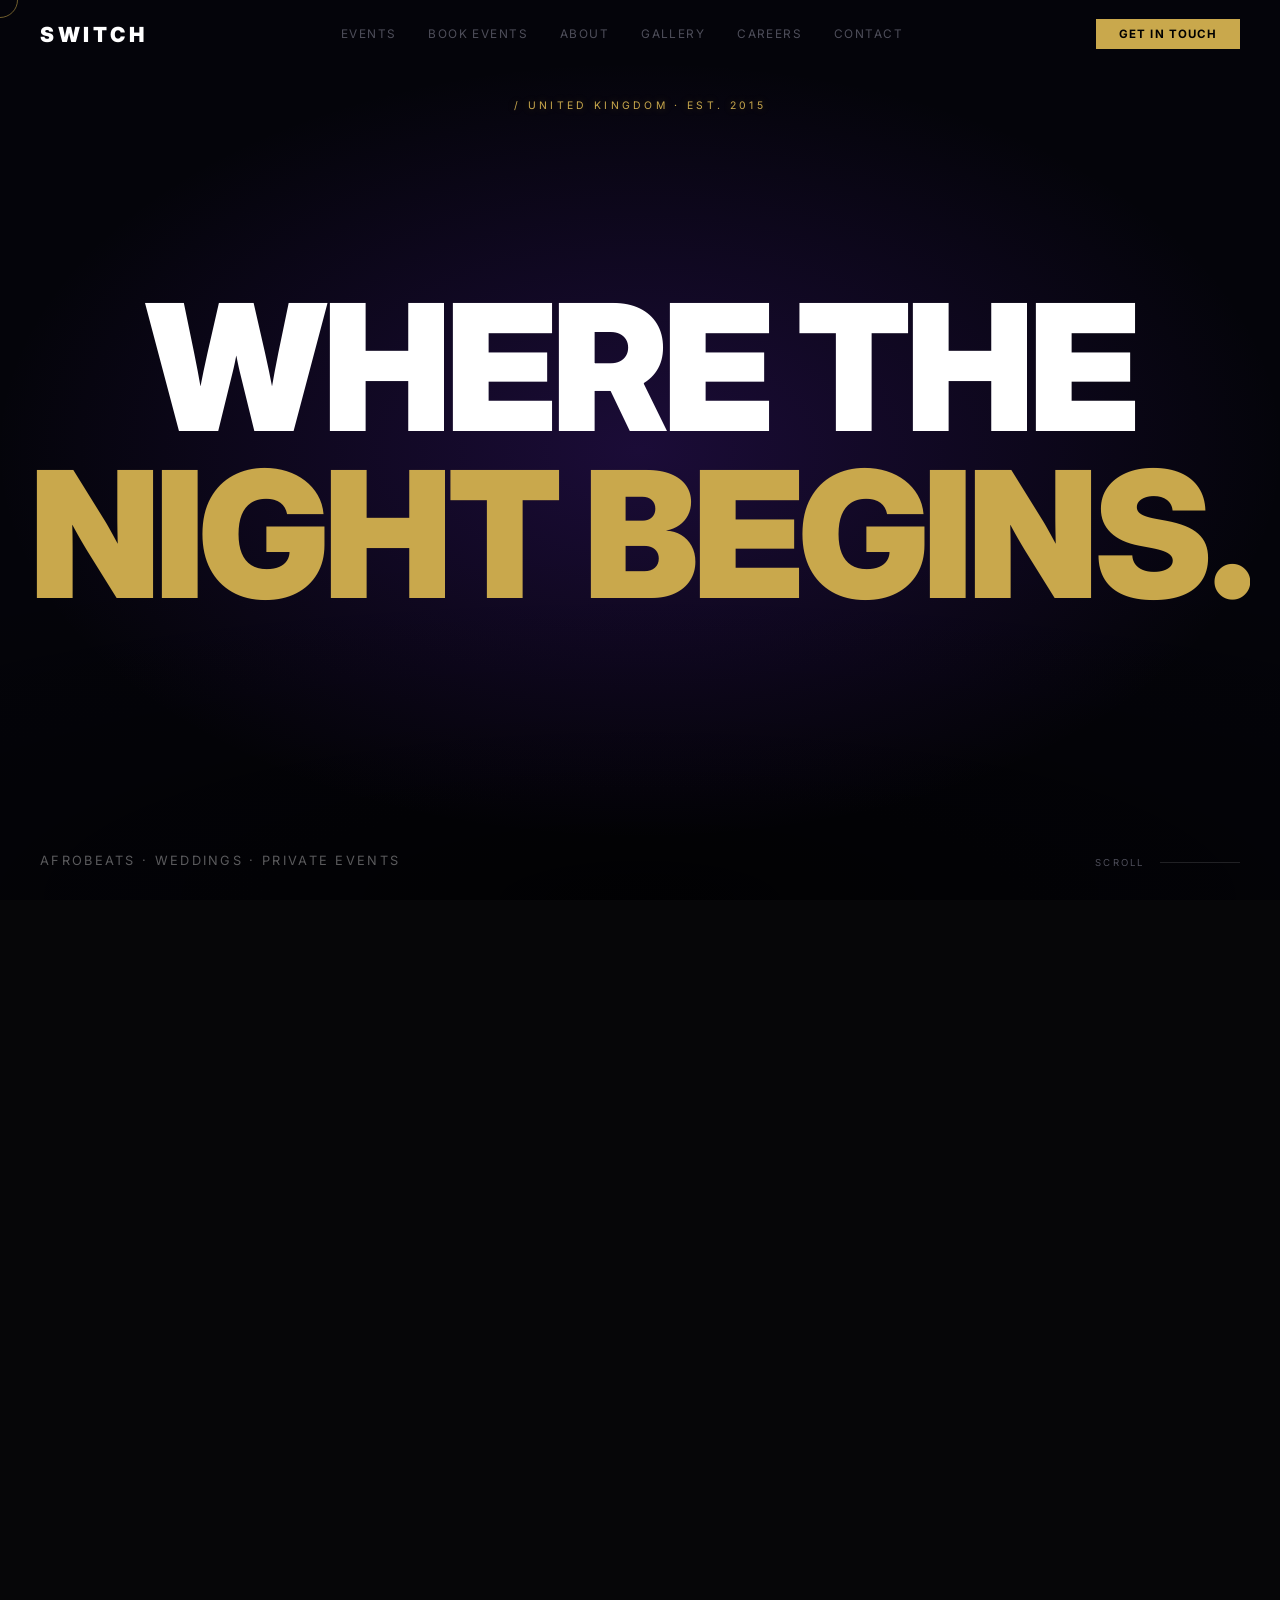
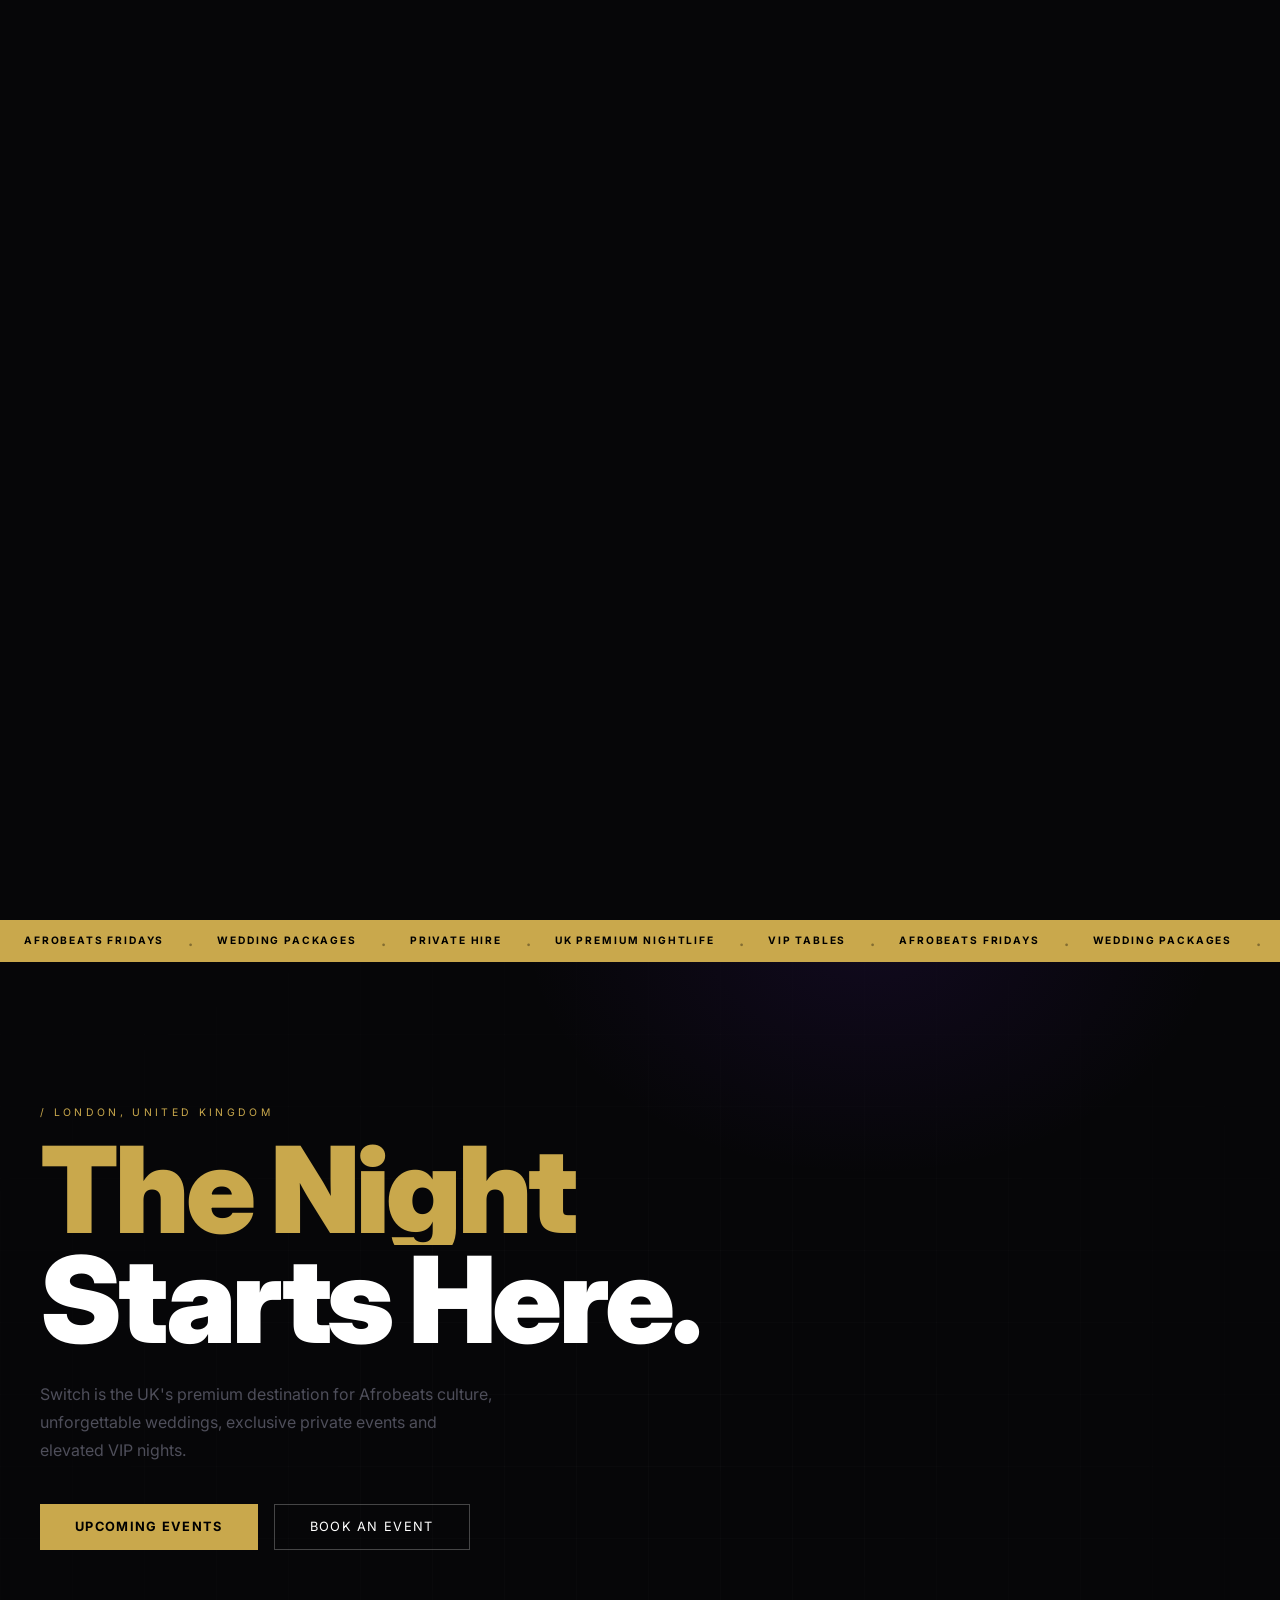
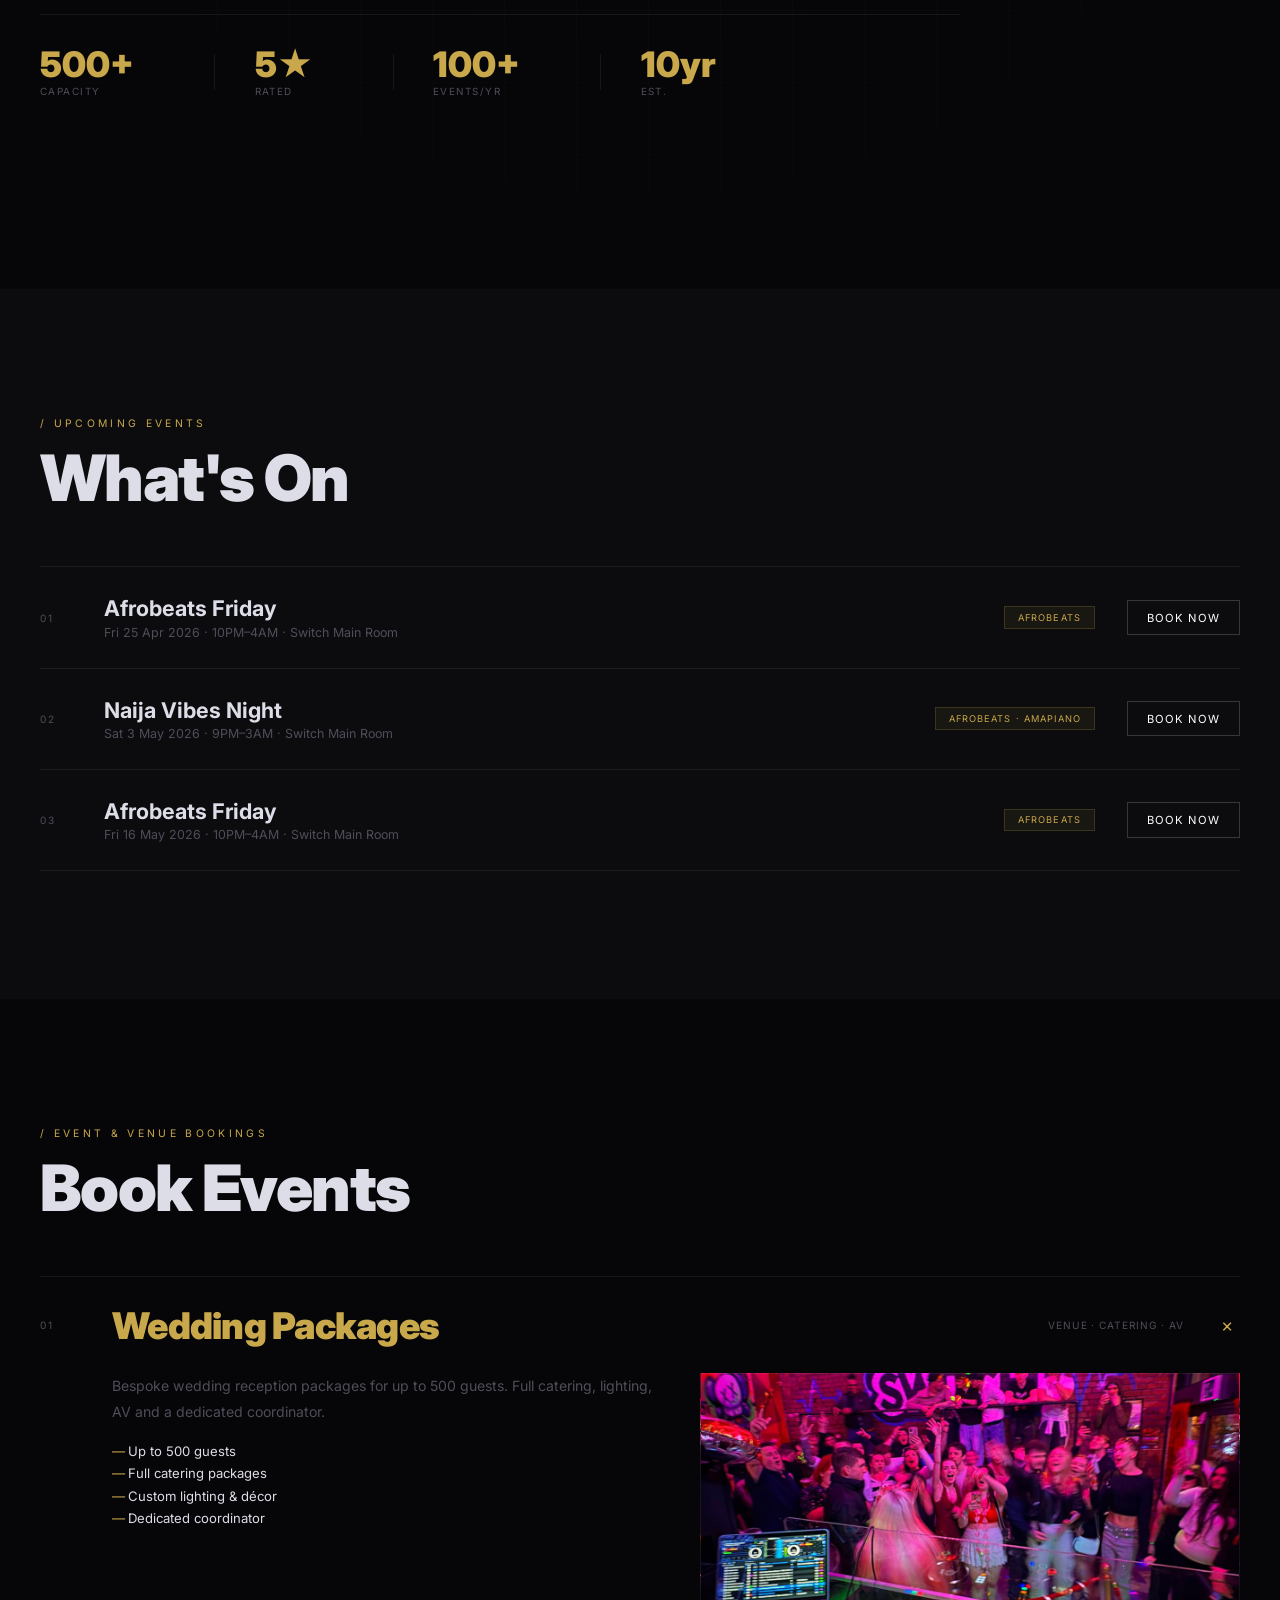
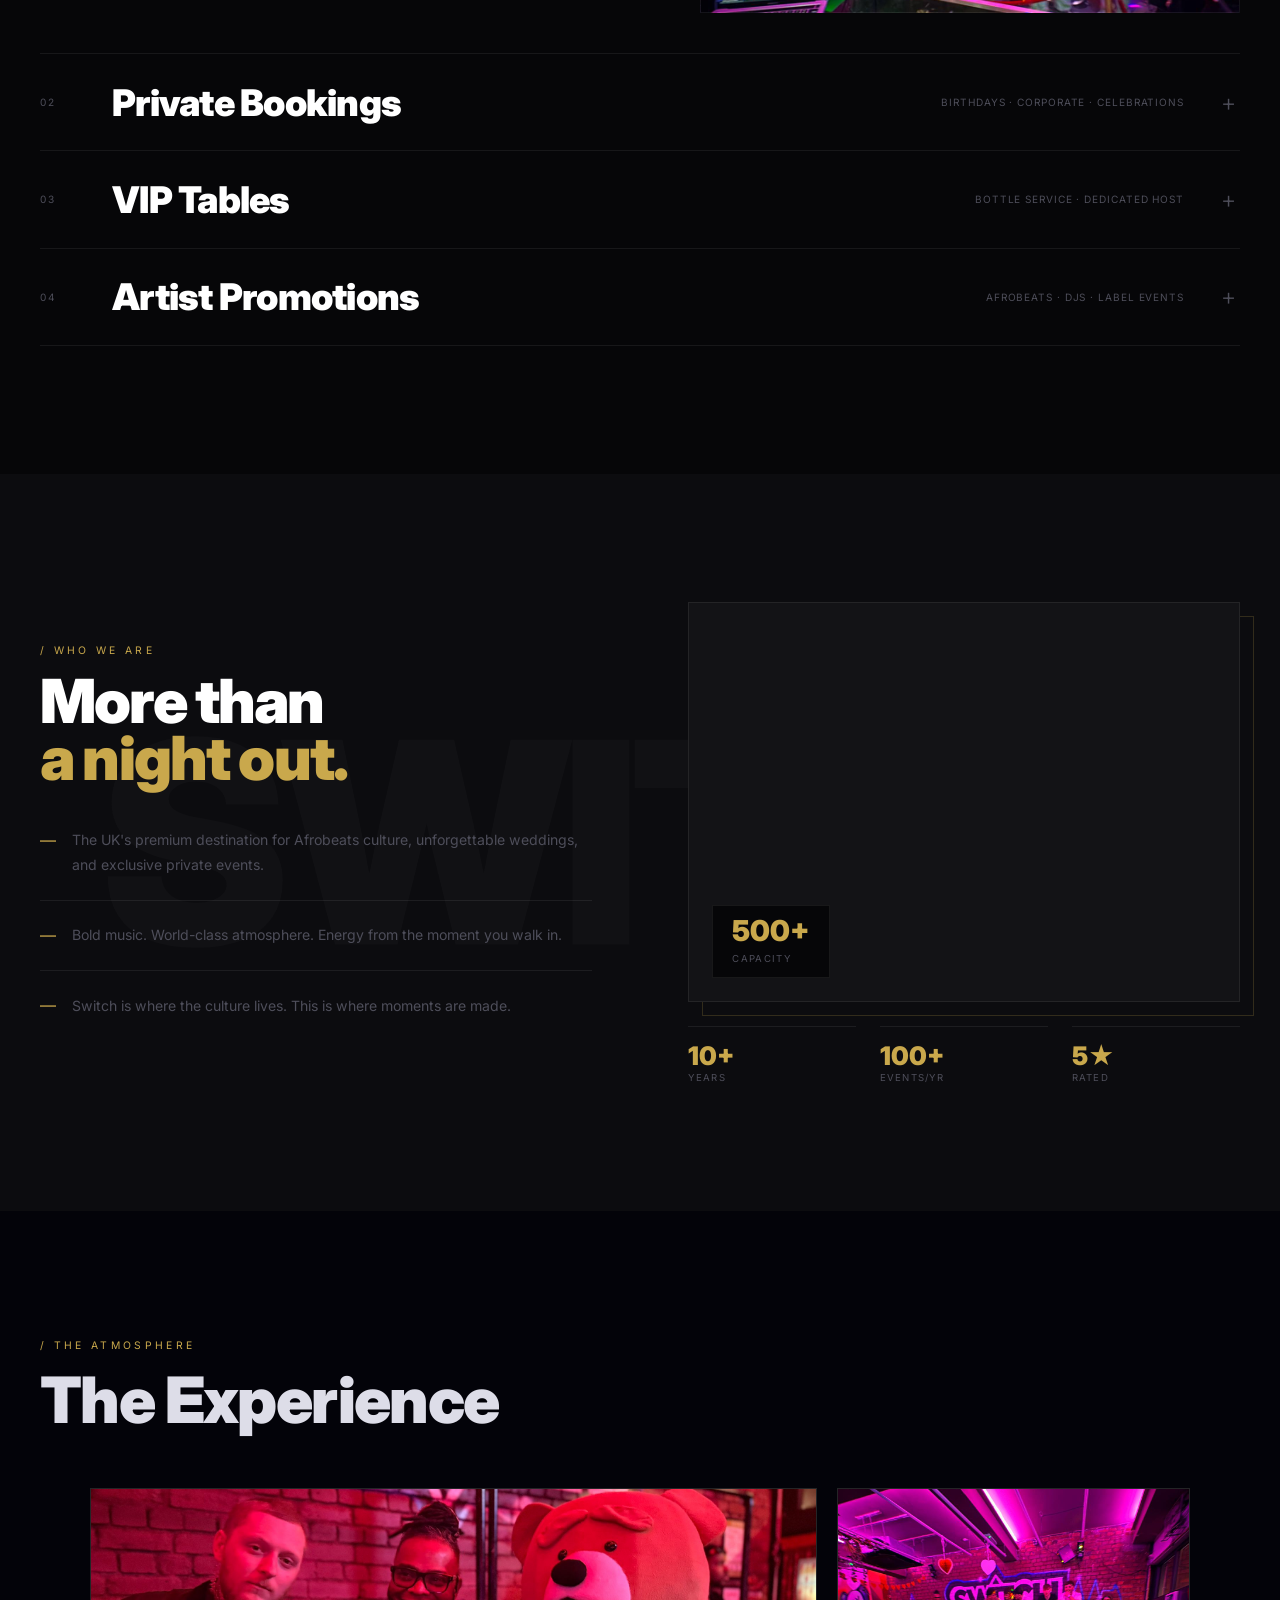
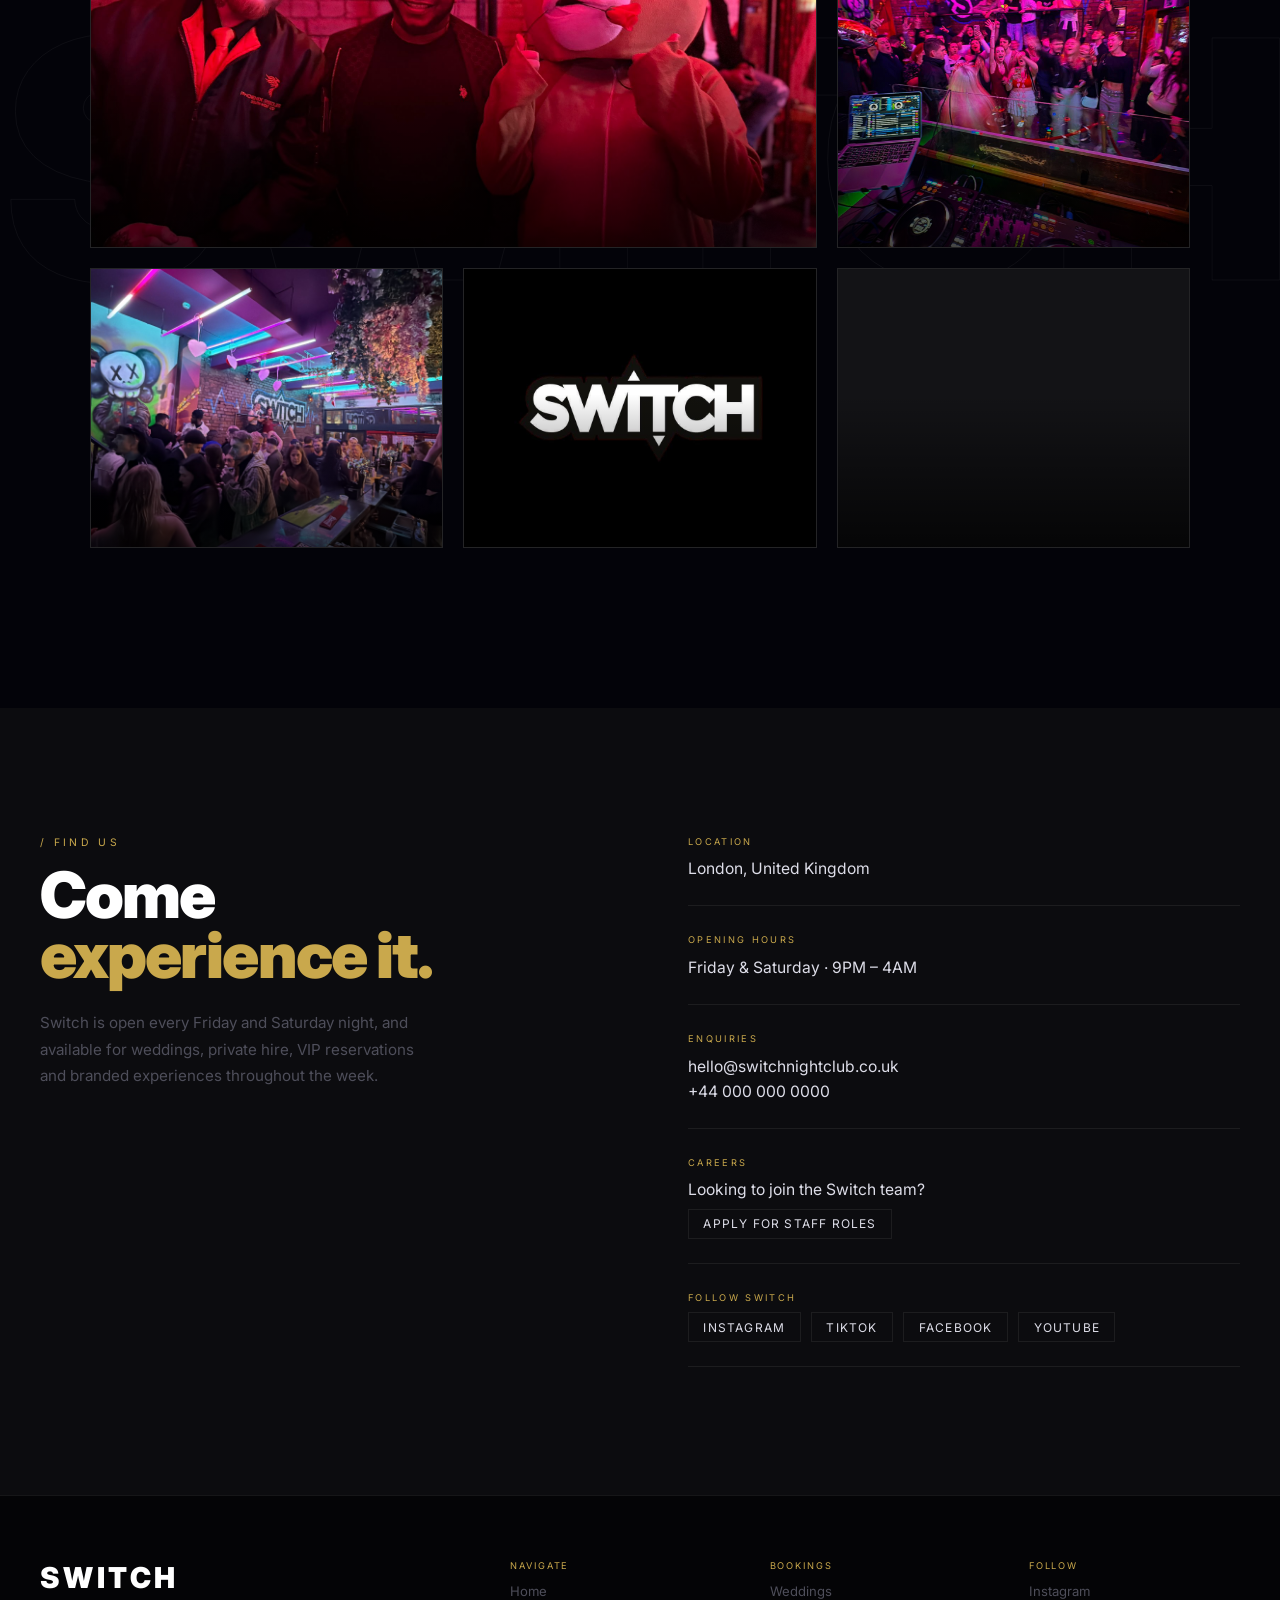
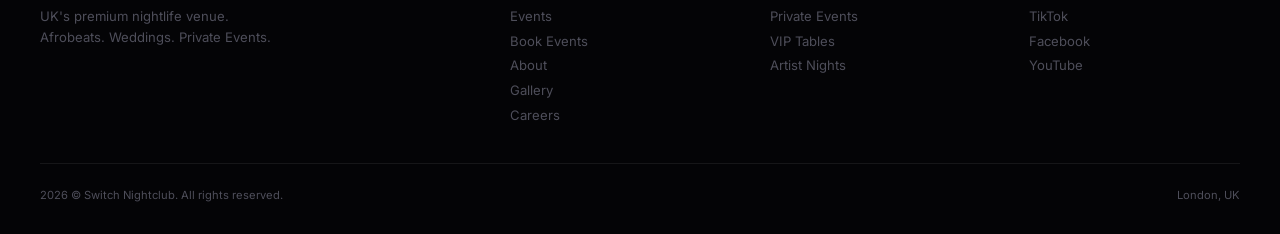
==== index.html @ 2d43c36a "Add files via upload" ====
<!DOCTYPE html>
<html lang="en">
<head>
  <meta charset="UTF-8"/>
  <meta name="viewport" content="width=device-width, initial-scale=1.0"/>
  <title>Switch Nightclub</title>
  <meta name="description" content="Switch Nightclub is a premium UK nightlife destination for Afrobeats events, weddings, private hire and VIP experiences."/>
  <link rel="stylesheet" href="style.css"/>
</head>
<body>

<div id="cursor"></div>
<div id="prog"></div>

<nav id="nav">
  <a href="#home" class="nav-logo">SWITCH</a>
  <div class="nav-links" id="navLinks">
    <a href="#events">Events</a>
    <a href="#services">Book Events</a>
    <a href="#about">About</a>
    <a href="#gallery">Gallery</a>
    <a href="careers.html">Careers</a>
    <a href="#contact">Contact</a>
  </div>
  <div class="nav-actions">
    <a class="nav-cta link-btn" href="#contact">Get In Touch</a>
    <button class="nav-toggle" id="navToggle" aria-label="Open menu" aria-expanded="false" aria-controls="mobileMenu">
      <span></span><span></span><span></span>
    </button>
  </div>
</nav>

<div class="mobile-menu" id="mobileMenu" aria-hidden="true">
  <div class="mobile-menu-inner">
    <a href="#events">Events</a>
    <a href="#services">Book Events</a>
    <a href="#about">About</a>
    <a href="#gallery">Gallery</a>
    <a href="careers.html">Careers</a>
    <a href="#contact">Contact</a>
  </div>
</div>

<div id="intro-wrap">
  <div id="intro">
    <canvas id="introCanvas"></canvas>
    <div class="intro-vignette"></div>

    <div class="intro-top">
      <span class="intro-tag" id="introTag">/ United Kingdom · Est. 2015</span>
    </div>

    <div class="intro-title-wrap" id="introTitle">
      <div class="title-clip top-clip">
        <div class="title-line">WHERE THE</div>
      </div>
      <div class="title-clip bot-clip">
        <div class="title-line gold-line">NIGHT BEGINS.</div>
      </div>
    </div>

    <div class="intro-bottom">
      <span class="intro-sub" id="introSub">Afrobeats · Weddings · Private Events</span>
      <div class="scroll-ind" id="scrollInd">
        <span>Scroll</span>
        <div class="scroll-bar"><div class="scroll-fill"></div></div>
      </div>
    </div>
  </div>
</div>

<div id="main">
  <div class="ticker">
    <div class="ticker-track">
      <span>Afrobeats Fridays</span><b>·</b>
      <span>Wedding Packages</span><b>·</b>
      <span>Private Hire</span><b>·</b>
      <span>UK Premium Nightlife</span><b>·</b>
      <span>VIP Tables</span><b>·</b>
      <span>Afrobeats Fridays</span><b>·</b>
      <span>Wedding Packages</span><b>·</b>
      <span>Private Hire</span><b>·</b>
      <span>UK Premium Nightlife</span><b>·</b>
      <span>VIP Tables</span><b>·</b>
    </div>
  </div>

  <section id="home" class="s-home">
    <div class="grid-bg"></div>
    <div class="home-glow"></div>
    <div class="home-inner">
      <p class="eyebrow sr">/ London, United Kingdom</p>
      <h2 class="home-h">
        <span class="clip-line sr" style="--d:0s"><em>The Night</em></span>
        <span class="clip-line sr" style="--d:.12s">Starts Here.</span>
      </h2>
      <p class="home-sub sr" style="--d:.22s">Switch is the UK's premium destination for Afrobeats culture, unforgettable weddings, exclusive private events and elevated VIP nights.</p>
      <div class="home-btns sr" style="--d:.32s">
        <a class="btn-g link-btn" href="#events">Upcoming Events</a>
        <a class="btn-o link-btn" href="#services">Book an Event</a>
      </div>
      <div class="home-stats sr" style="--d:.46s">
        <div class="hs"><b>500+</b><span>Capacity</span></div>
        <div class="hsd"></div>
        <div class="hs"><b>5★</b><span>Rated</span></div>
        <div class="hsd"></div>
        <div class="hs"><b>100+</b><span>Events/yr</span></div>
        <div class="hsd"></div>
        <div class="hs"><b>10yr</b><span>Est.</span></div>
      </div>
    </div>
    <div class="h-rule sr" style="--d:.55s"></div>
  </section>

  <section id="events" class="s-dark">
    <div class="sec-hd">
      <p class="eyebrow sr">/ Upcoming Events</p>
      <h2 class="sec-t sr" style="--d:.08s">What's On</h2>
    </div>
    <div class="ev-list">
      <div class="ev-row sr" style="--d:.05s">
        <span class="ev-n">01</span>
        <div class="ev-info"><h3>Afrobeats Friday</h3><p>Fri 25 Apr 2026 · 10PM–4AM · Switch Main Room</p></div>
        <span class="ev-tag">Afrobeats</span>
        <a class="ev-btn link-btn" href="#contact">Book Now</a>
      </div>
      <div class="ev-row sr" style="--d:.12s">
        <span class="ev-n">02</span>
        <div class="ev-info"><h3>Naija Vibes Night</h3><p>Sat 3 May 2026 · 9PM–3AM · Switch Main Room</p></div>
        <span class="ev-tag">Afrobeats · Amapiano</span>
        <a class="ev-btn link-btn" href="#contact">Book Now</a>
      </div>
      <div class="ev-row sr" style="--d:.19s">
        <span class="ev-n">03</span>
        <div class="ev-info"><h3>Afrobeats Friday</h3><p>Fri 16 May 2026 · 10PM–4AM · Switch Main Room</p></div>
        <span class="ev-tag">Afrobeats</span>
        <a class="ev-btn link-btn" href="#contact">Book Now</a>
      </div>
    </div>
  </section>

  <section id="services" class="s-blk">
    <div class="sec-hd">
      <p class="eyebrow sr">/ Event & Venue Bookings</p>
      <h2 class="sec-t sr" style="--d:.08s">Book Events</h2>
    </div>
    <div class="acc-list">

      <div class="acc-row sr">
        <div class="acc-hd"><span class="acc-n">01</span><h3>Wedding Packages</h3><span class="acc-meta">Venue · Catering · AV</span><span class="acc-plus">+</span></div>
        <div class="acc-bd"><div class="acc-in">
          <div class="acc-txt"><p>Bespoke wedding reception packages for up to 500 guests. Full catering, lighting, AV and a dedicated coordinator.</p>
          <ul><li>Up to 500 guests</li><li>Full catering packages</li><li>Custom lighting & décor</li><li>Dedicated coordinator</li></ul></div>
          <div class="acc-img" style="background-image:url('one.jpeg')"></div>
        </div></div>
      </div>

      <div class="acc-row sr" style="--d:.07s">
        <div class="acc-hd"><span class="acc-n">02</span><h3>Private Bookings</h3><span class="acc-meta">Birthdays · Corporate · Celebrations</span><span class="acc-plus">+</span></div>
        <div class="acc-bd"><div class="acc-in">
          <div class="acc-txt"><p>Exclusive private hire for birthdays, corporate events, and celebrations. Full venue or section hire.</p>
          <ul><li>Full or section hire</li><li>Bespoke theming</li><li>Private bar & bottle service</li><li>DJ booth & sound system</li></ul></div>
          <div class="acc-img" style="background-image:url('3.jpeg')"></div>
        </div></div>
      </div>

      <div class="acc-row sr" style="--d:.14s">
        <div class="acc-hd"><span class="acc-n">03</span><h3>VIP Tables</h3><span class="acc-meta">Bottle Service · Dedicated Host</span><span class="acc-plus">+</span></div>
        <div class="acc-bd"><div class="acc-in">
          <div class="acc-txt"><p>Reserve a premium VIP table on any event night. Bottle service, dedicated host, best seats in the house.</p>
          <ul><li>Premium table positions</li><li>Dedicated personal host</li><li>Bottle & mixer packages</li><li>Every event night</li></ul></div>
          <div class="acc-img" style="background-image:url('2.jpeg')"></div>
        </div></div>
      </div>

      <div class="acc-row sr" style="--d:.21s">
        <div class="acc-hd"><span class="acc-n">04</span><h3>Artist Promotions</h3><span class="acc-meta">Afrobeats · DJs · Label Events</span><span class="acc-plus">+</span></div>
        <div class="acc-bd"><div class="acc-in">
          <div class="acc-txt"><p>Hosting Afrobeats artists, DJs, and label nights. Full production, lighting rigs, and marketing partnerships.</p>
          <ul><li>Full production support</li><li>Professional lighting rig</li><li>Promotion & marketing</li><li>Label & management welcome</li></ul></div>
          <div class="acc-img" style="background-image:url('4.jpeg')"></div>
        </div></div>
      </div>

    </div>
  </section>

  <section id="about" class="s-dark s-about">
    <div class="about-bg">SWITCH</div>
    <div class="about-grid">
      <div class="about-l">
        <p class="eyebrow sr">/ Who We Are</p>
        <h2 class="about-h sr" style="--d:.08s">More than<br><em>a night out.</em></h2>
        <div class="alines">
          <div class="aline sr" style="--d:.14s"><span>—</span><p>The UK's premium destination for Afrobeats culture, unforgettable weddings, and exclusive private events.</p></div>
          <div class="aline sr" style="--d:.24s"><span>—</span><p>Bold music. World-class atmosphere. Energy from the moment you walk in.</p></div>
          <div class="aline sr" style="--d:.34s"><span>—</span><p>Switch is where the culture lives. This is where moments are made.</p></div>
        </div>
      </div>
      <div class="about-r sr" style="--d:.18s">
        <div class="about-img-wrap">
          <div class="about-img" style="background-image:url('6.jpg')"></div>
          <div class="about-frame"></div>
          <div class="about-badge"><b>500+</b><span>Capacity</span></div>
        </div>
        <div class="about-nums">
          <div class="an"><b>10+</b><span>Years</span></div>
          <div class="an"><b>100+</b><span>Events/yr</span></div>
          <div class="an"><b>5★</b><span>Rated</span></div>
        </div>
      </div>
    </div>
  </section>

  <section id="gallery" class="s-gallery">
    <canvas id="seaCanvas"></canvas>
    <div class="gal-bg-word">SWITCH</div>
    <div class="gal-hd sr">
      <p class="eyebrow">/ The Atmosphere</p>
      <h2 class="sec-t">The Experience</h2>
    </div>
    <div class="gal-grid">
      <div class="gal-card sr" style="--d:.04s;--r:-3deg">
        <div class="gc-img" style="background-image:url('3.jpeg')"></div>
        <div class="gc-lbl"><span>01</span><span>Main Room</span></div>
      </div>
      <div class="gal-card sr" style="--d:.13s;--r:2.5deg">
        <div class="gc-img" style="background-image:url('one1.jpeg')"></div>
        <div class="gc-lbl"><span>02</span><span>Afrobeats Night</span></div>
      </div>
      <div class="gal-card sr" style="--d:.22s;--r:-1.5deg">
        <div class="gc-img" style="background-image:url('2.jpeg')"></div>
        <div class="gc-lbl"><span>03</span><span>VIP Area</span></div>
      </div>
      <div class="gal-card sr" style="--d:.31s;--r:2deg">
        <div class="gc-img" style="background-image:url('4.jpeg')"></div>
        <div class="gc-lbl"><span>04</span><span>The Bar</span></div>
      </div>
      <div class="gal-card sr" style="--d:.40s;--r:-2.5deg">
        <div class="gc-img" style="background-image:url('6.jpg')"></div>
        <div class="gc-lbl"><span>05</span><span>The Stage</span></div>
      </div>
    </div>
  </section>

  <section id="contact" class="s-dark">
    <div class="contact-grid">
      <div class="contact-l sr">
        <p class="eyebrow">/ Find Us</p>
        <h2 class="contact-h">Come<br><em>experience it.</em></h2>
        <p class="contact-desc">Switch is open every Friday and Saturday night, and available for weddings, private hire, VIP reservations and branded experiences throughout the week.</p>
      </div>
      <div class="contact-r sr" style="--d:.15s">
        <div class="ci"><span>Location</span><p>London, United Kingdom</p></div>
        <div class="ci"><span>Opening Hours</span><p>Friday & Saturday · 9PM – 4AM</p></div>
        <div class="ci"><span>Enquiries</span><p><a href="mailto:hello@switchnightclub.co.uk">hello@switchnightclub.co.uk</a></p><p><a href="tel:+440000000000">+44 000 000 0000</a></p></div>
        <div class="ci">
          <span>Careers</span>
          <p>Looking to join the Switch team?</p>
          <div class="socials"><a href="careers.html">Apply for Staff Roles</a></div>
        </div>
        <div class="ci">
          <span>Follow Switch</span>
          <div class="socials"><a href="#">Instagram</a><a href="#">TikTok</a><a href="#">Facebook</a><a href="#">YouTube</a></div>
        </div>
      </div>
    </div>
  </section>

  <footer>
    <div class="ft-top">
      <div class="ft-brand"><div class="ft-logo">SWITCH</div><p>UK's premium nightlife venue.<br>Afrobeats. Weddings. Private Events.</p></div>
      <div class="ft-col"><p>Navigate</p><a href="#home">Home</a><a href="#events">Events</a><a href="#services">Book Events</a><a href="#about">About</a><a href="#gallery">Gallery</a><a href="careers.html">Careers</a></div>
      <div class="ft-col"><p>Bookings</p><a href="#services">Weddings</a><a href="#services">Private Events</a><a href="#services">VIP Tables</a><a href="#services">Artist Nights</a></div>
      <div class="ft-col"><p>Follow</p><a href="#">Instagram</a><a href="#">TikTok</a><a href="#">Facebook</a><a href="#">YouTube</a></div>
    </div>
    <div class="ft-bot"><span>2026 © Switch Nightclub. All rights reserved.</span><span>London, UK</span></div>
  </footer>
</div>
<script src="script.js"></script>
</body>
</html>
---- style.css ----
@import url('https://fonts.googleapis.com/css2?family=Inter:wght@300;400;500;700;900&display=swap');
*,*::before,*::after{margin:0;padding:0;box-sizing:border-box;}
:root{
  --blk:#060608;--off:#0c0c0f;--card:#131316;
  --bdr:rgba(255,255,255,.07);
  --gold:#c9a84c;--goldh:#e8d070;
  --n1:#ff2d78;--n2:#00f0ff;--n3:#b94fff;
  --text:#dddde8;--mut:#4e4e5a;
  --font:'Inter',sans-serif;
  --spring:cubic-bezier(.16,1,.3,1);
}
html{scroll-behavior:smooth;}
body{background:var(--blk);color:var(--text);font-family:var(--font);overflow-x:hidden;cursor:none;}

/* ── CURSOR ──────────────────────────── */
#cursor{
  position:fixed;z-index:9999;pointer-events:none;
  top:0;left:0;
  width:36px;height:36px;
  border-radius:50%;
  border:1.5px solid rgba(201,168,76,.55);
  transform:translate(-50%,-50%);
  transition:width .35s var(--spring),height .35s var(--spring),
             border-color .3s,background .3s,
             transform .05s linear;
  will-change:left,top;
}
body.c-h   #cursor{width:60px;height:60px;border-color:var(--gold);background:rgba(201,168,76,.06);}
body.c-img #cursor{width:80px;height:80px;border-color:var(--goldh);background:rgba(201,168,76,.1);}

/* ── PROGRESS ─────────────────────────── */
#prog{position:fixed;top:0;left:0;height:2px;z-index:8000;width:0%;background:linear-gradient(90deg,var(--gold),var(--n3));}

/* ── NAV ──────────────────────────────── */
#nav{
  position:fixed;top:0;left:0;right:0;z-index:7000;
  display:flex;align-items:center;justify-content:space-between;
  padding:1.2rem 2.5rem;
  border-bottom:.5px solid transparent;
  transition:background .4s,backdrop-filter .4s,border-color .4s;
}
#nav.on{background:rgba(6,6,8,.93);backdrop-filter:blur(18px);border-color:var(--bdr);}
.nav-logo{font-size:1.3rem;font-weight:900;letter-spacing:.18em;color:#fff;cursor:none;}
.nav-links{display:flex;gap:2rem;}
.nav-links a{color:var(--mut);text-decoration:none;font-size:.74rem;letter-spacing:.12em;text-transform:uppercase;transition:color .2s;cursor:none;position:relative;}
.nav-links a::after{content:'';position:absolute;bottom:-3px;left:0;right:0;height:1px;background:var(--gold);transform:scaleX(0);transform-origin:left;transition:transform .3s;}
.nav-links a:hover{color:#fff;}
.nav-links a:hover::after{transform:scaleX(1);}
.nav-cta{background:var(--gold);color:#000;border:none;padding:.5rem 1.4rem;font-size:.72rem;font-weight:700;letter-spacing:.1em;text-transform:uppercase;cursor:none;font-family:var(--font);transition:background .2s;}
.nav-cta:hover{background:var(--goldh);}

/* ── TICKER ───────────────────────────── */
.ticker{background:var(--gold);overflow:hidden;padding:.5rem 0;white-space:nowrap;}
.ticker-track{display:inline-flex;animation:tick 25s linear infinite;}
.ticker-track span{font-size:.64rem;font-weight:700;letter-spacing:.18em;text-transform:uppercase;color:#000;padding:0 1.5rem;}
.ticker-track b{color:rgba(0,0,0,.35);padding:0;}
@keyframes tick{from{transform:translateX(0);}to{transform:translateX(-50%);}}

/* ── SHARED ───────────────────────────── */
section{padding:8rem 2.5rem;}
.eyebrow{font-size:.65rem;letter-spacing:.32em;text-transform:uppercase;color:var(--gold);margin-bottom:1rem;}
.sec-hd{margin-bottom:3.5rem;}
.sec-t{font-size:clamp(2.5rem,5.5vw,4rem);font-weight:900;line-height:1;letter-spacing:-.025em;}
.btn-g{background:var(--gold);color:#000;border:none;padding:.9rem 2.2rem;font-size:.8rem;font-weight:700;letter-spacing:.1em;text-transform:uppercase;cursor:none;font-family:var(--font);transition:background .2s,transform .15s;}
.btn-g:hover{background:var(--goldh);}
.btn-o{background:transparent;color:#fff;border:.5px solid rgba(255,255,255,.25);padding:.9rem 2.2rem;font-size:.8rem;letter-spacing:.1em;text-transform:uppercase;cursor:none;font-family:var(--font);transition:border-color .2s,color .2s;}
.btn-o:hover{border-color:var(--gold);color:var(--gold);}

/* ── SCROLL REVEAL ────────────────────── */
/* clip-from-bottom — Lusion style */
.sr{
  opacity:0;
  transform:translateY(40px);
  transition:opacity .8s var(--spring) var(--d,0s),
             transform .8s var(--spring) var(--d,0s);
}
.sr.in{opacity:1;transform:translateY(0);}

/* clip-line — title lines clip up from below */
.clip-line{
  display:block;overflow:hidden;
}
.clip-line .inner,
.clip-line em{
  display:block;
  transform:translateY(110%);
  transition:transform .9s var(--spring) var(--d,0s);
}
.clip-line.in .inner,
.clip-line.in em{transform:translateY(0);}

/* ═══════════════════════════════════
   INTRO
═══════════════════════════════════ */
#intro-wrap{height:280vh;position:relative;}
#intro{
  position:sticky;top:0;height:100vh;
  display:flex;flex-direction:column;align-items:center;justify-content:center;
  background:#04040a;overflow:hidden;
}
#introCanvas{position:absolute;inset:0;width:100%;height:100%;z-index:1;}
.intro-vignette{
  position:absolute;inset:0;z-index:2;
  background:radial-gradient(ellipse 70% 60% at 50% 50%,rgba(109,40,217,.22),transparent 72%),
             radial-gradient(ellipse 100% 40% at 50% 100%,rgba(0,0,0,.7),transparent);
}
.intro-top{position:absolute;top:5.8rem;left:50%;transform:translateX(-50%);z-index:4;width:100%;text-align:center;pointer-events:none;}
.intro-tag{
  display:inline-block;
  font-size:.65rem;
  letter-spacing:.32em;
  text-transform:uppercase;
  color:var(--gold);
  text-shadow:0 0 8px rgba(212,175,55,.28);
  opacity:0;
  transform:translateY(-14px);
  animation:introTagFadeSlide 1s ease forwards;
  animation-delay:.45s;
}
.intro-bottom{position:absolute;bottom:2rem;left:2.5rem;right:2.5rem;z-index:4;display:flex;justify-content:space-between;align-items:flex-end;}
.intro-sub{font-size:.8rem;letter-spacing:.18em;text-transform:uppercase;color:rgba(255,255,255,.35);}
.scroll-ind{display:flex;align-items:center;gap:1rem;}
.scroll-ind span{font-size:.6rem;letter-spacing:.22em;text-transform:uppercase;color:var(--mut);}
.scroll-bar{width:80px;height:1px;background:rgba(255,255,255,.12);position:relative;overflow:hidden;}
.scroll-fill{position:absolute;top:0;left:-100%;width:100%;height:100%;background:var(--gold);animation:scrollFill 2s ease-in-out infinite;}
@keyframes scrollFill{0%{left:-100%;}100%{left:100%;}}
@keyframes introTagFadeSlide{
  from{opacity:0;transform:translateY(-14px);}
  to{opacity:1;transform:translateY(0);}
}

/* Title — two halves that split apart on scroll */
.intro-title-wrap{
  position:relative;z-index:4;text-align:center;
  will-change:transform,opacity;
}
.title-clip{overflow:hidden;}
.title-line{
  font-size:clamp(4rem,14vw,11rem);
  font-weight:900;letter-spacing:-.03em;color:#fff;
  line-height:.95;
  white-space:nowrap;
  will-change:transform,opacity;
}
.gold-line{color:var(--gold);}

/* ═══════════════════════════════════
   HOME
═══════════════════════════════════ */
.s-home{background:var(--blk);position:relative;overflow:hidden;min-height:90vh;display:flex;flex-direction:column;justify-content:center;padding-top:9rem;}
.grid-bg{position:absolute;inset:0;background-image:linear-gradient(rgba(255,255,255,.02) 1px,transparent 1px),linear-gradient(90deg,rgba(255,255,255,.02) 1px,transparent 1px);background-size:72px 72px;mask-image:radial-gradient(ellipse 80% 80% at 50% 50%,black,transparent);}
.home-glow{position:absolute;top:35%;left:68%;width:700px;height:500px;background:radial-gradient(ellipse,rgba(109,40,217,.11),transparent 70%);transform:translate(-50%,-50%);pointer-events:none;}
.home-inner{position:relative;z-index:1;max-width:920px;}
.home-h{font-size:clamp(3.8rem,9.5vw,7.5rem);font-weight:900;letter-spacing:-.03em;color:#fff;margin-bottom:1.5rem;line-height:.92;}
.home-h .clip-line em{font-style:normal;color:var(--gold);}
.home-sub{font-size:1rem;color:var(--mut);max-width:460px;line-height:1.75;margin-bottom:2.5rem;}
.home-btns{display:flex;gap:1rem;flex-wrap:wrap;margin-bottom:4rem;}
.home-stats{display:flex;align-items:center;border-top:.5px solid var(--bdr);padding-top:2rem;flex-wrap:wrap;}
.hs{padding:0 2.5rem 0 0;}
.hs b{display:block;font-size:2.2rem;font-weight:900;color:var(--gold);line-height:1;}
.hs span{display:block;font-size:.62rem;letter-spacing:.15em;text-transform:uppercase;color:var(--mut);margin-top:.2rem;}
.hsd{width:.5px;height:36px;background:var(--bdr);margin:0 2.5rem;}
.h-rule{height:.5px;background:linear-gradient(90deg,var(--gold),var(--n3),transparent);margin-top:4rem;transform:scaleX(0);transform-origin:left;transition:transform 1.2s var(--spring) var(--d,0s);}
.h-rule.in{transform:scaleX(1);}

/* ═══════════════════════════════════
   EVENTS
═══════════════════════════════════ */
.s-dark{background:var(--off);}
.s-blk{background:var(--blk);}
.ev-list{display:flex;flex-direction:column;border-top:.5px solid var(--bdr);}
.ev-row{display:flex;align-items:center;gap:2rem;padding:1.75rem 0;border-bottom:.5px solid var(--bdr);transition:padding-left .35s var(--spring);cursor:none;}
.ev-row:hover{padding-left:.8rem;}
.ev-n{font-size:.63rem;color:var(--mut);letter-spacing:.2em;min-width:2rem;}
.ev-info{flex:1;}
.ev-info h3{font-size:1.35rem;font-weight:700;margin-bottom:.2rem;}
.ev-info p{font-size:.78rem;color:var(--mut);}
.ev-tag{font-size:.58rem;letter-spacing:.12em;text-transform:uppercase;color:var(--gold);background:rgba(201,168,76,.07);border:.5px solid rgba(201,168,76,.2);padding:.3rem .8rem;flex-shrink:0;}
.ev-btn{background:transparent;color:#fff;border:.5px solid rgba(255,255,255,.18);padding:.6rem 1.2rem;font-size:.7rem;letter-spacing:.1em;text-transform:uppercase;cursor:none;font-family:var(--font);transition:all .2s;flex-shrink:0;}
.ev-btn:hover{background:var(--gold);color:#000;border-color:var(--gold);}

/* ═══════════════════════════════════
   SERVICES
═══════════════════════════════════ */
.acc-list{border-top:.5px solid var(--bdr);}
.acc-row{border-bottom:.5px solid var(--bdr);overflow:hidden;}
.acc-hd{display:flex;align-items:center;gap:2rem;padding:1.6rem 0;cursor:none;transition:padding-left .35s var(--spring);}
.acc-hd:hover{padding-left:.5rem;}
.acc-n{font-size:.63rem;color:var(--mut);letter-spacing:.2em;min-width:2.5rem;flex-shrink:0;}
.acc-hd h3{font-size:clamp(1.5rem,3vw,2.3rem);font-weight:900;letter-spacing:-.02em;flex:1;color:#fff;transition:color .2s;}
.acc-row.open .acc-hd h3,.acc-hd:hover h3{color:var(--gold);}
.acc-meta{font-size:.63rem;letter-spacing:.09em;text-transform:uppercase;color:var(--mut);min-width:180px;text-align:right;}
.acc-plus{font-size:1.5rem;color:var(--mut);font-weight:300;min-width:1.5rem;text-align:center;transition:transform .45s var(--spring),color .2s;}
.acc-row.open .acc-plus{transform:rotate(45deg);color:var(--gold);}
.acc-bd{max-height:0;overflow:hidden;transition:max-height .65s cubic-bezier(.4,0,.2,1);}
.acc-row.open .acc-bd{max-height:420px;}
.acc-in{display:grid;grid-template-columns:1fr 1fr;gap:3rem;padding:0 0 2.5rem 4.5rem;}
.acc-txt p{font-size:.88rem;color:var(--mut);line-height:1.8;margin-bottom:1.2rem;}
.acc-txt ul{list-style:none;display:flex;flex-direction:column;gap:.4rem;}
.acc-txt li{font-size:.82rem;color:var(--text);padding-left:1rem;position:relative;}
.acc-txt li::before{content:'—';position:absolute;left:0;color:var(--gold);}
.acc-img{height:240px;background-size:cover;background-position:center;background-color:var(--card);border:.5px solid var(--bdr);}

/* ═══════════════════════════════════
   ABOUT
═══════════════════════════════════ */
.s-about{position:relative;overflow:hidden;}
.about-bg{position:absolute;top:50%;left:50%;transform:translate(-50%,-50%);font-size:clamp(8rem,22vw,20rem);font-weight:900;letter-spacing:-.04em;color:rgba(255,255,255,.02);pointer-events:none;white-space:nowrap;user-select:none;}
.about-grid{display:grid;grid-template-columns:1fr 1fr;gap:6rem;align-items:center;position:relative;z-index:1;}
.about-h{font-size:clamp(2.5rem,5vw,3.8rem);font-weight:900;line-height:.95;letter-spacing:-.03em;color:#fff;margin-bottom:2.5rem;}
.about-h em{font-style:normal;color:var(--gold);}
.alines{display:flex;flex-direction:column;gap:1.4rem;}
.aline{display:flex;gap:1rem;padding-bottom:1.4rem;border-bottom:.5px solid var(--bdr);}
.aline:last-child{border-bottom:none;}
.aline span{color:var(--gold);flex-shrink:0;margin-top:.1rem;}
.aline p{font-size:.88rem;color:var(--mut);line-height:1.75;}
.about-img-wrap{position:relative;margin-bottom:1.5rem;}
.about-img{width:100%;height:400px;background-size:cover;background-position:center;background-color:var(--card);border:.5px solid var(--bdr);}
.about-frame{position:absolute;top:14px;left:14px;right:-14px;bottom:-14px;border:.5px solid rgba(201,168,76,.2);z-index:-1;}
.about-badge{position:absolute;bottom:1.5rem;left:1.5rem;background:var(--blk);border:.5px solid var(--bdr);padding:.7rem 1.2rem;}
.about-badge b{display:block;font-size:1.8rem;font-weight:900;color:var(--gold);line-height:1;}
.about-badge span{font-size:.6rem;letter-spacing:.14em;text-transform:uppercase;color:var(--mut);}
.about-nums{display:flex;gap:1.5rem;}
.an{flex:1;border-top:.5px solid var(--bdr);padding-top:1rem;}
.an b{display:block;font-size:1.6rem;font-weight:900;color:var(--gold);line-height:1;}
.an span{display:block;font-size:.6rem;letter-spacing:.12em;text-transform:uppercase;color:var(--mut);margin-top:.2rem;}

/* ═══════════════════════════════════
   GALLERY
═══════════════════════════════════ */
.s-gallery{background:#030309;padding:8rem 2.5rem 10rem;position:relative;overflow:hidden;}
#seaCanvas{position:absolute;inset:0;width:100%;height:100%;z-index:0;pointer-events:none;}
.gal-bg-word{
  position:absolute;top:50%;left:50%;transform:translate(-50%,-50%);
  font-size:clamp(10rem,26vw,24rem);font-weight:900;letter-spacing:-.04em;
  pointer-events:none;white-space:nowrap;user-select:none;z-index:1;
  color:transparent;-webkit-text-stroke:1px rgba(255,255,255,.045);
  animation:gbw 4s ease-in-out infinite;
}
@keyframes gbw{
  0%,100%{-webkit-text-stroke-color:rgba(255,255,255,.035);}
  50%{-webkit-text-stroke-color:rgba(201,168,76,.12);}
}
.gal-hd{position:relative;z-index:2;margin-bottom:3.5rem;}
.gal-grid{
  position:relative;z-index:2;
  display:grid;grid-template-columns:repeat(3,1fr);gap:1.25rem;
  max-width:1100px;margin:0 auto;
}
.gal-card{
  position:relative;overflow:hidden;cursor:none;
  border:.5px solid var(--bdr);
  transform:rotate(var(--r,0deg));
  transition:transform .55s var(--spring),box-shadow .55s,border-color .4s;
  background:var(--card);
}
.gal-card:nth-child(1){grid-column:1/3;height:360px;}
.gal-card:nth-child(2){grid-column:3/4;height:360px;}
.gal-card:nth-child(3){height:280px;}
.gal-card:nth-child(4){height:280px;}
.gal-card:nth-child(5){height:280px;}
.gal-card:hover{
  transform:rotate(0deg) scale(1.03) translateY(-10px) !important;
  box-shadow:0 28px 80px rgba(0,0,0,.8),0 0 60px rgba(255,45,120,.1),0 0 90px rgba(0,240,255,.07);
  border-color:rgba(201,168,76,.38);z-index:10;
}
.gc-img{position:absolute;inset:0;background-size:cover;background-position:center;transition:transform 6s ease;}
.gal-card:hover .gc-img{transform:scale(1.07);}
.gal-card::before{content:'';position:absolute;inset:0;z-index:1;background:linear-gradient(to top,rgba(0,0,0,.72) 0%,transparent 55%);}
/* shine sweep */
.gal-card::after{content:'';position:absolute;inset:0;z-index:2;background:linear-gradient(108deg,transparent 38%,rgba(255,255,255,.055) 50%,transparent 62%);transform:translateX(-120%);transition:transform .7s ease;}
.gal-card:hover::after{transform:translateX(120%);}
.gc-lbl{position:absolute;bottom:0;left:0;right:0;z-index:3;padding:1.2rem;display:flex;align-items:baseline;gap:.7rem;transform:translateY(10px);opacity:0;transition:transform .4s var(--spring),opacity .35s;}
.gal-card:hover .gc-lbl{transform:translateY(0);opacity:1;}
.gc-lbl span:first-child{font-size:.58rem;letter-spacing:.2em;color:var(--gold);}
.gc-lbl span:last-child{font-size:.78rem;letter-spacing:.12em;text-transform:uppercase;color:#fff;font-weight:500;}

/* ═══════════════════════════════════
   CONTACT
═══════════════════════════════════ */
.contact-grid{display:grid;grid-template-columns:1fr 1fr;gap:6rem;align-items:start;}
.contact-h{font-size:clamp(2.5rem,5vw,4rem);font-weight:900;line-height:.95;letter-spacing:-.03em;color:#fff;margin-bottom:1.5rem;}
.contact-h em{font-style:normal;color:var(--gold);}
.contact-desc{font-size:.95rem;color:var(--mut);line-height:1.75;max-width:400px;}
.contact-r{display:flex;flex-direction:column;gap:1.75rem;}
.ci{border-bottom:.5px solid var(--bdr);padding-bottom:1.5rem;}
.ci span{display:block;font-size:.58rem;letter-spacing:.25em;text-transform:uppercase;color:var(--gold);margin-bottom:.6rem;}
.ci p{font-size:.98rem;color:var(--text);line-height:1.6;}
.socials{display:flex;flex-wrap:wrap;gap:.65rem;margin-top:.4rem;}
.socials a{color:var(--mut);text-decoration:none;font-size:.75rem;letter-spacing:.1em;text-transform:uppercase;padding:.4rem .9rem;border:.5px solid var(--bdr);transition:all .2s;cursor:none;}
.socials a:hover{color:var(--gold);border-color:var(--gold);}

/* ═══════════════════════════════════
   FOOTER
═══════════════════════════════════ */
footer{background:#040406;padding:4rem 2.5rem 2rem;border-top:.5px solid var(--bdr);}
.ft-top{display:grid;grid-template-columns:2fr 1fr 1fr 1fr;gap:3rem;margin-bottom:2.5rem;}
.ft-logo{font-size:1.8rem;font-weight:900;letter-spacing:.12em;color:#fff;margin-bottom:.7rem;}
.ft-brand p{font-size:.82rem;color:var(--mut);line-height:1.6;}
.ft-col{display:flex;flex-direction:column;gap:.55rem;}
.ft-col p{font-size:.58rem;letter-spacing:.2em;text-transform:uppercase;color:var(--gold);margin-bottom:.2rem;}
.ft-col a{color:var(--mut);text-decoration:none;font-size:.82rem;transition:color .2s;cursor:none;}
.ft-col a:hover{color:#fff;}
.ft-bot{display:flex;justify-content:space-between;border-top:.5px solid var(--bdr);padding-top:1.5rem;font-size:.7rem;color:var(--mut);}

/* ── RESPONSIVE ──────────────────────── */
@media(max-width:1000px){
  .gal-grid{grid-template-columns:1fr 1fr;}
  .gal-card:nth-child(1){grid-column:1/3;height:300px;}
  .gal-card:nth-child(n+2){grid-column:span 1;height:230px;}
}
@media(max-width:900px){
  .nav-links{display:none;}
  .about-grid,.contact-grid{grid-template-columns:1fr;}
  .acc-in{grid-template-columns:1fr;padding-left:0;}
  .acc-meta{display:none;}
  .ft-top{grid-template-columns:1fr 1fr;}
  .hsd{display:none;}
  .home-stats{gap:1.5rem;}
}
@media(max-width:600px){
  #nav{padding:1rem 1.25rem;}
  section{padding:5rem 1.25rem;}
  .s-gallery{padding:5rem 1.25rem 7rem;}
  .ft-top{grid-template-columns:1fr;}
  .gal-grid{grid-template-columns:1fr;}
  .gal-card:nth-child(n){grid-column:1;height:220px;}
  body{cursor:auto;}#cursor{display:none;}
}


/* careers page */
.page-hero{padding:10rem 2.5rem 5rem;background:linear-gradient(180deg,#060608 0%,#0c0c0f 100%);position:relative;overflow:hidden;}
.page-hero::before{content:"";position:absolute;inset:0;background:radial-gradient(circle at 20% 20%,rgba(201,168,76,.12),transparent 35%),radial-gradient(circle at 80% 30%,rgba(185,79,255,.08),transparent 30%);pointer-events:none;}
.page-hero-inner{position:relative;z-index:1;max-width:980px;}
.page-kicker{font-size:.65rem;letter-spacing:.32em;text-transform:uppercase;color:var(--gold);margin-bottom:1rem;}
.page-title{font-size:clamp(3rem,8vw,6rem);line-height:.92;font-weight:900;letter-spacing:-.03em;color:#fff;margin-bottom:1.1rem;}
.page-title em{font-style:normal;color:var(--gold);}
.page-sub{max-width:640px;color:var(--mut);line-height:1.8;font-size:1rem;}
.careers-wrap{display:grid;grid-template-columns:1.05fr .95fr;gap:2rem;align-items:start;}
.careers-panel,.careers-form{background:rgba(19,19,22,.8);border:.5px solid var(--bdr);padding:2rem;backdrop-filter:blur(10px);}
.careers-list{display:grid;gap:1rem;margin-top:1.5rem;}
.role-card{border:.5px solid var(--bdr);padding:1.1rem;background:rgba(255,255,255,.02);}
.role-card h3{font-size:1.1rem;margin-bottom:.4rem;color:#fff;}
.role-card p{color:var(--mut);font-size:.88rem;line-height:1.7;}
.role-meta{display:flex;gap:.6rem;flex-wrap:wrap;margin-top:.8rem;}
.role-meta span{font-size:.58rem;letter-spacing:.15em;text-transform:uppercase;color:var(--gold);border:.5px solid rgba(201,168,76,.2);padding:.35rem .6rem;background:rgba(201,168,76,.06);}
.form-grid{display:grid;grid-template-columns:1fr 1fr;gap:1rem;}
.input-group{display:flex;flex-direction:column;gap:.55rem;margin-bottom:1rem;}
.input-group label{font-size:.62rem;letter-spacing:.18em;text-transform:uppercase;color:var(--gold);}
.input-group input,.input-group select,.input-group textarea{width:100%;background:#0c0c0f;border:.5px solid var(--bdr);color:#fff;padding:.95rem 1rem;font:inherit;outline:none;}
.input-group textarea{min-height:150px;resize:vertical;}
.input-group input:focus,.input-group select:focus,.input-group textarea:focus{border-color:rgba(201,168,76,.55);box-shadow:0 0 0 1px rgba(201,168,76,.15);}
.form-note{color:var(--mut);font-size:.78rem;line-height:1.7;margin-top:1rem;}
.link-btn{display:inline-flex;align-items:center;justify-content:center;text-decoration:none;}
@media(max-width:900px){.careers-wrap,.form-grid{grid-template-columns:1fr;}}


/* premium nav upgrades */
.nav-logo{color:#fff;text-decoration:none;}
.nav-actions{display:flex;align-items:center;gap:.8rem;}
.nav-toggle{display:none;width:46px;height:46px;border:.5px solid var(--bdr);background:rgba(255,255,255,.03);border-radius:999px;align-items:center;justify-content:center;flex-direction:column;gap:5px;cursor:pointer;}
.nav-toggle span{display:block;width:18px;height:1.5px;background:#fff;transition:transform .25s ease,opacity .25s ease;}
.nav-toggle.active span:nth-child(1){transform:translateY(6.5px) rotate(45deg);}
.nav-toggle.active span:nth-child(2){opacity:0;}
.nav-toggle.active span:nth-child(3){transform:translateY(-6.5px) rotate(-45deg);}
.mobile-menu{position:fixed;top:84px;left:1rem;right:1rem;z-index:998;background:rgba(6,6,8,.94);backdrop-filter:blur(16px);border:.5px solid var(--bdr);padding:1rem;opacity:0;pointer-events:none;transform:translateY(-10px);transition:all .28s var(--spring);}
.mobile-menu.open{opacity:1;pointer-events:auto;transform:translateY(0);}
.mobile-menu-inner{display:flex;flex-direction:column;gap:.4rem;}
.mobile-menu a{display:block;padding:.95rem 1rem;border:.5px solid rgba(255,255,255,.04);text-decoration:none;color:#fff;letter-spacing:.08em;text-transform:uppercase;font-size:.76rem;}
.mobile-menu a[href="careers.html"]{color:var(--gold);}
.link-btn{display:inline-flex;align-items:center;justify-content:center;text-decoration:none;}
.ev-btn{color:#fff;text-decoration:none;}
.ci a{color:var(--text);text-decoration:none;}
.ci a:hover{color:var(--gold);}
@media(max-width:900px){
  .nav-toggle{display:inline-flex;}
  .nav-cta{display:none;}
}
@media(max-width:600px){
  .mobile-menu{top:76px;left:.75rem;right:.75rem;}
}
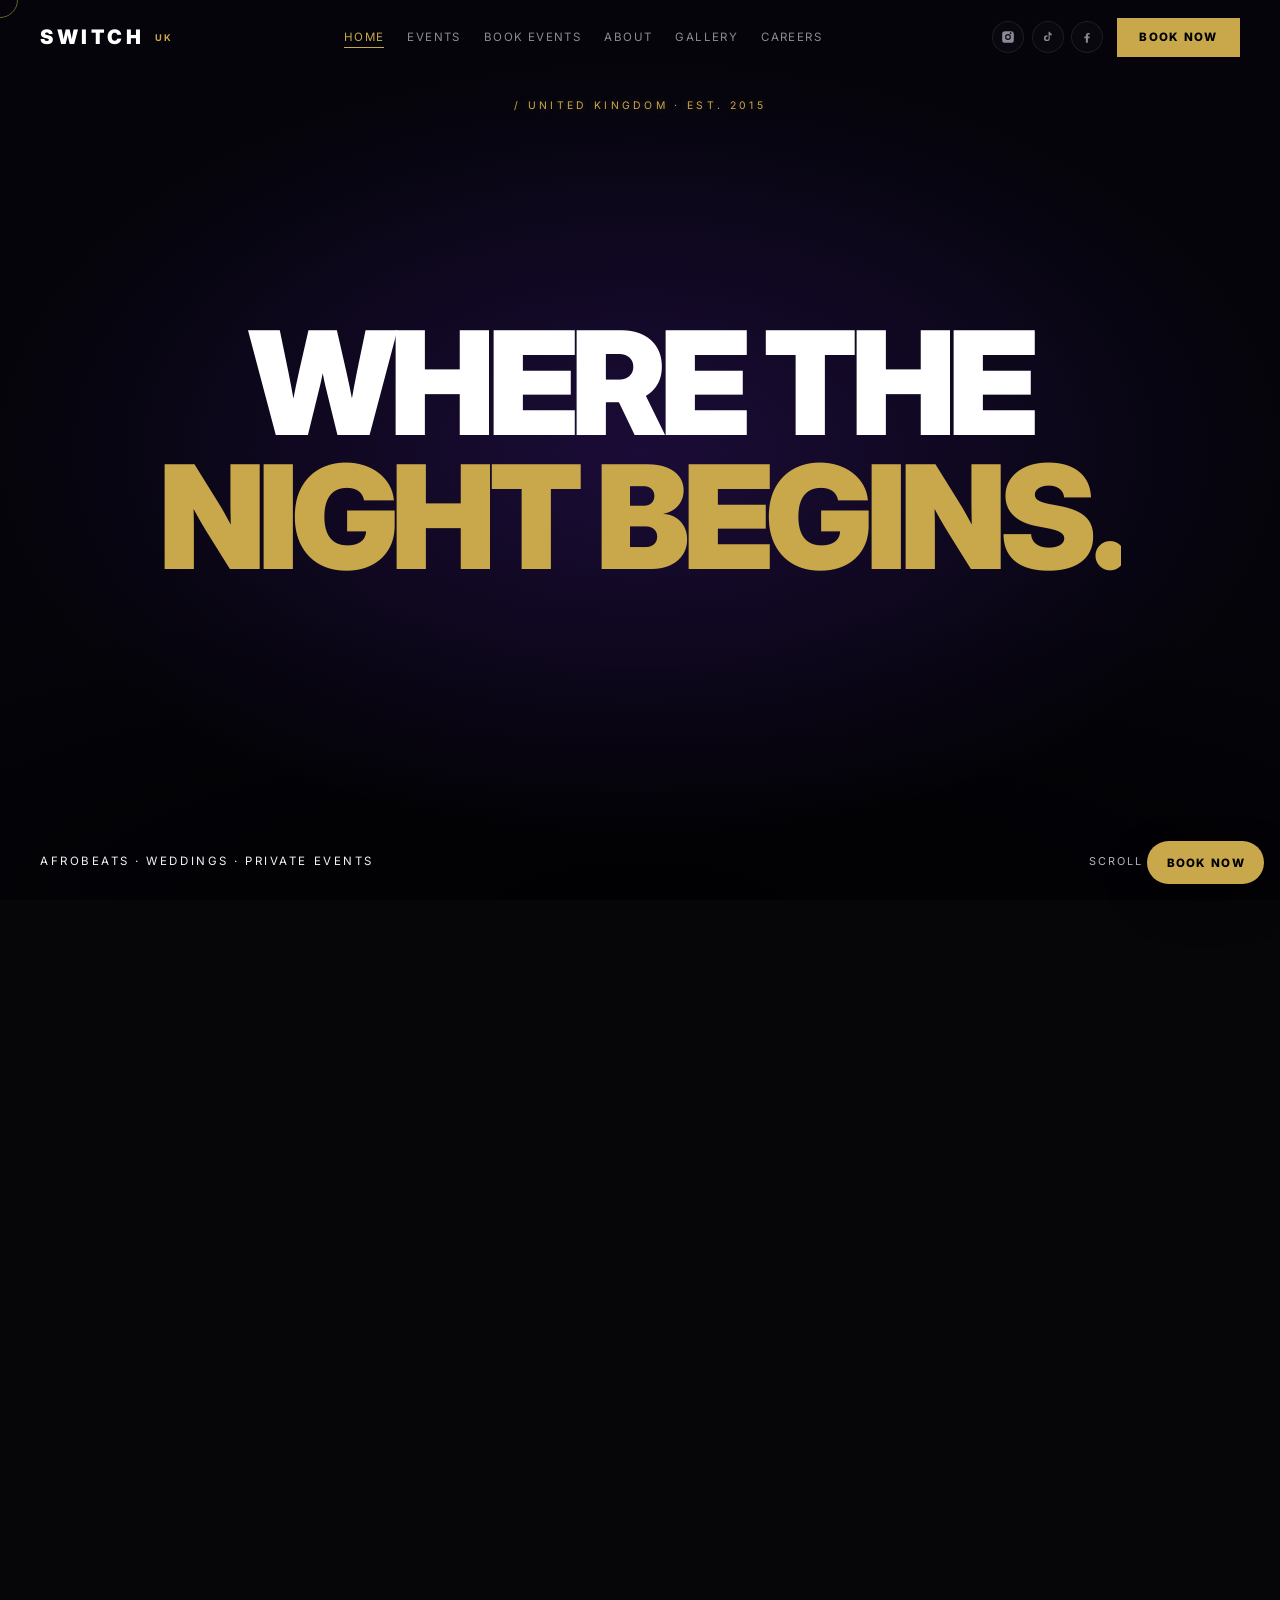
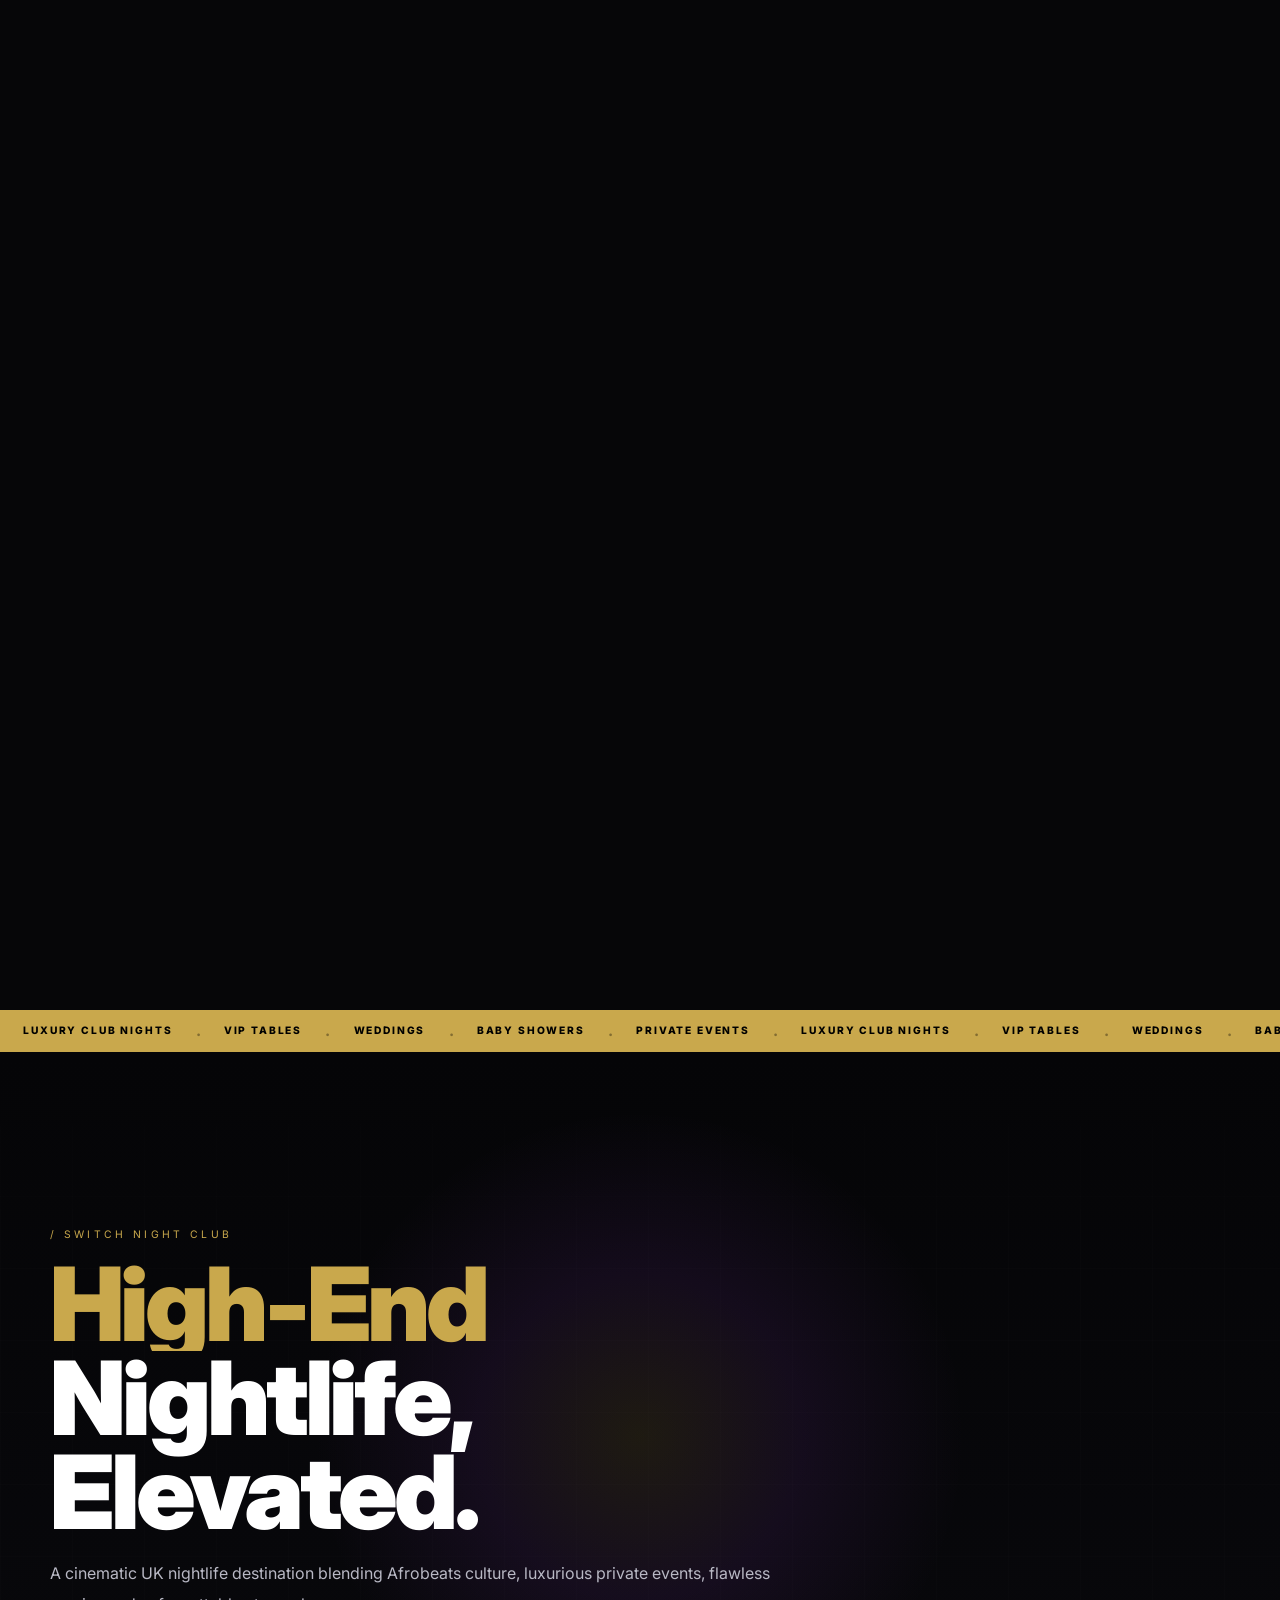
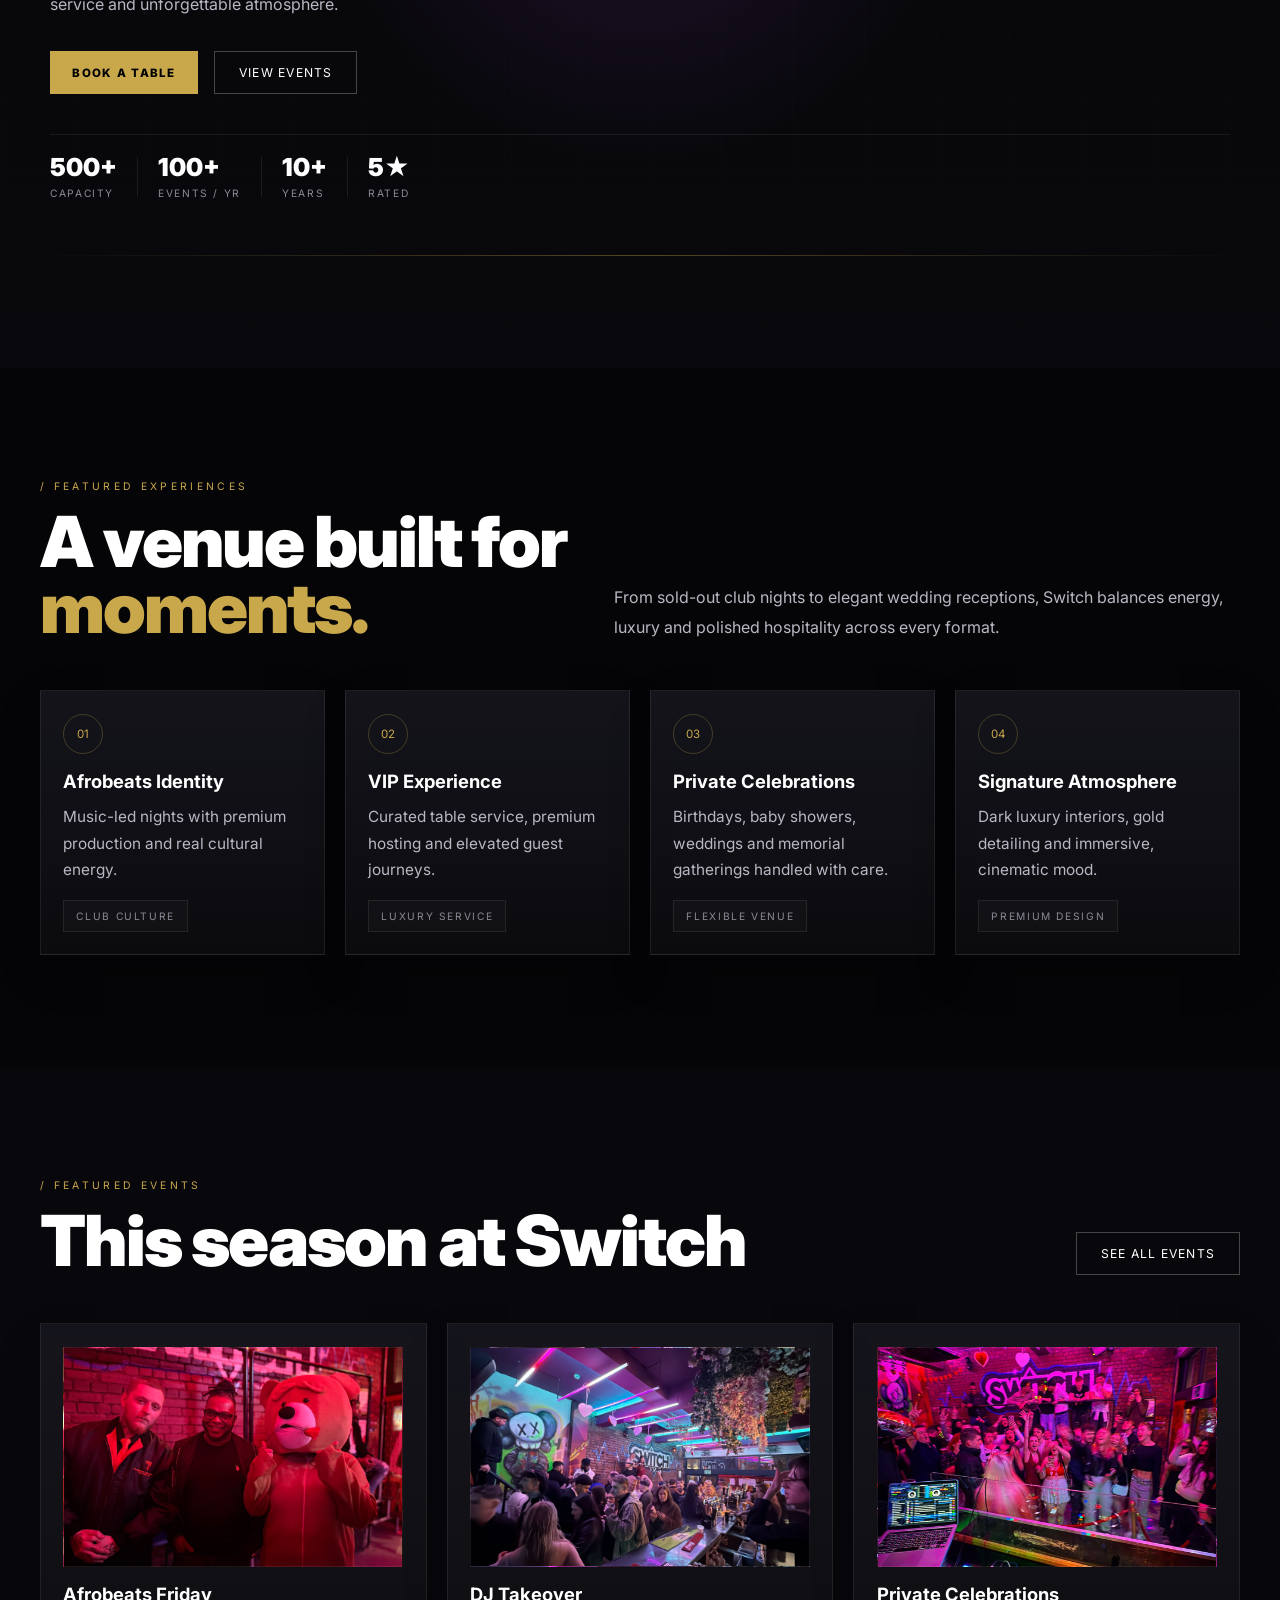
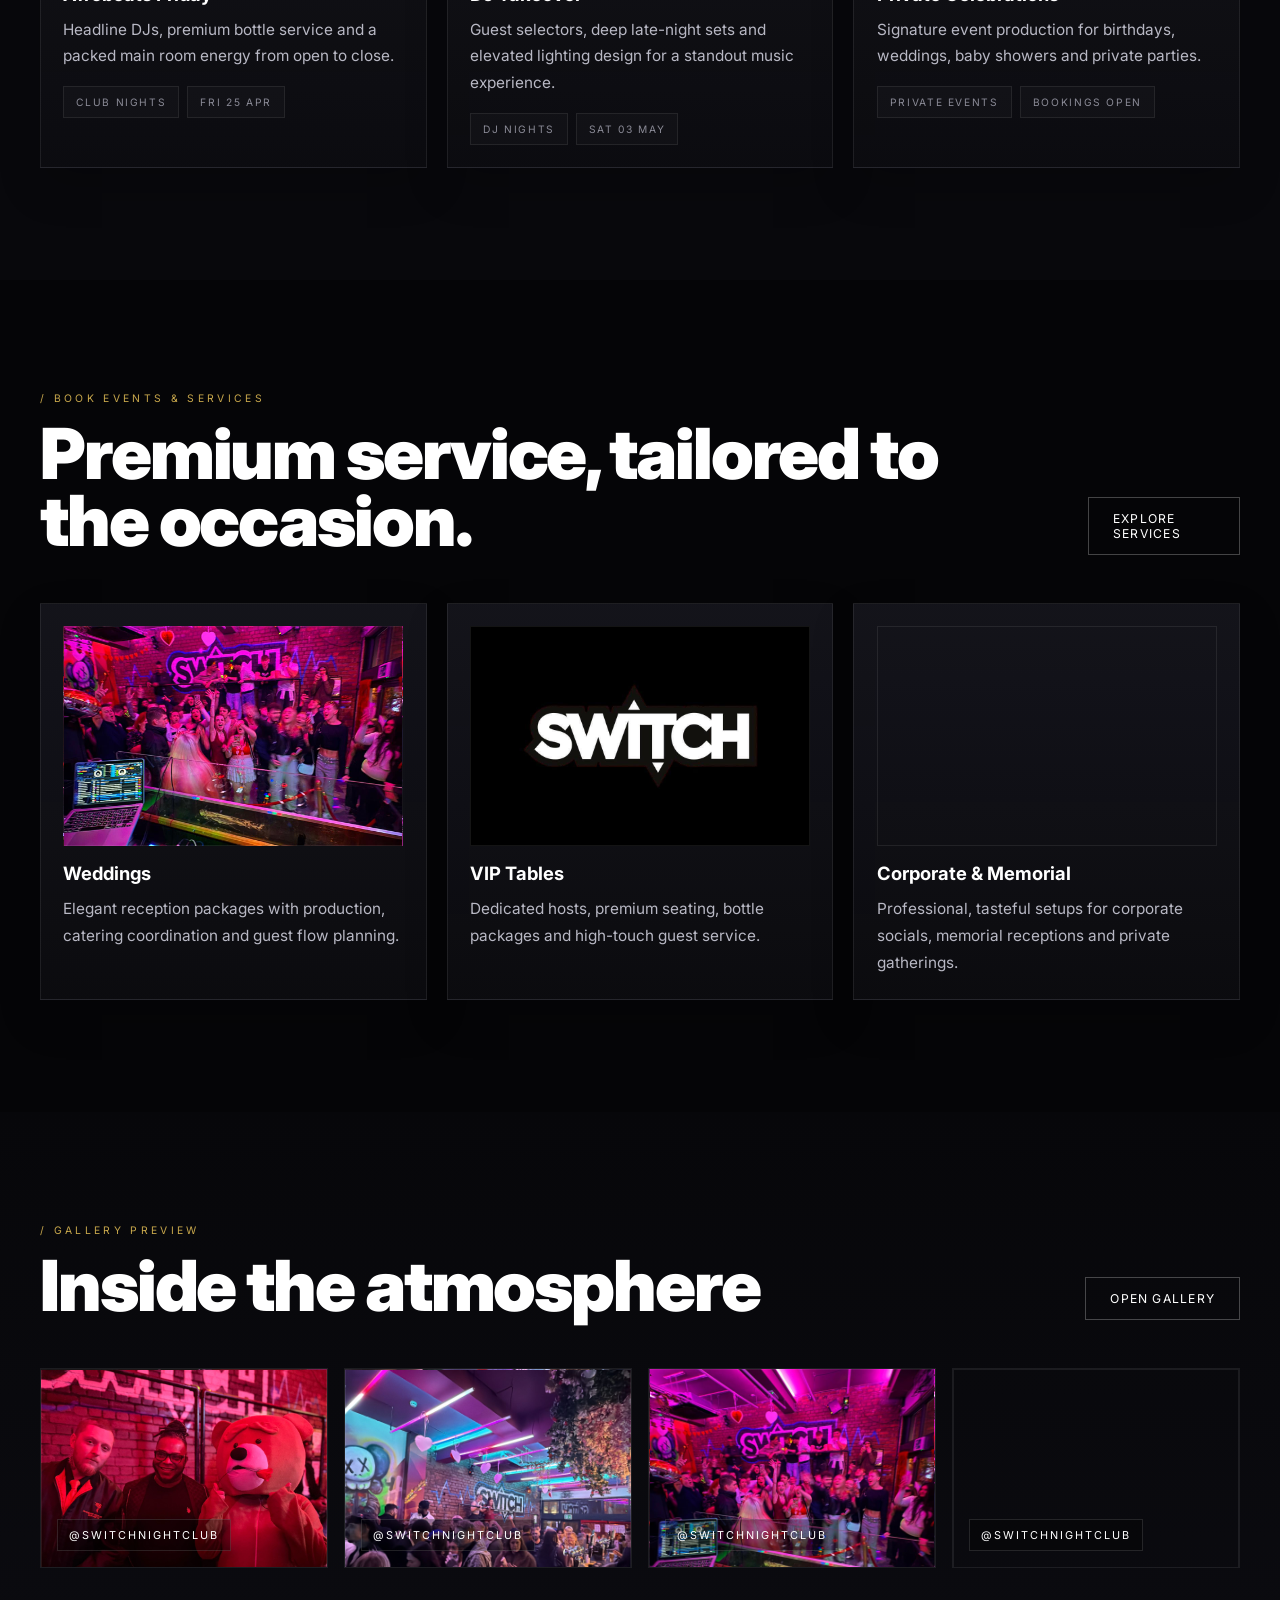
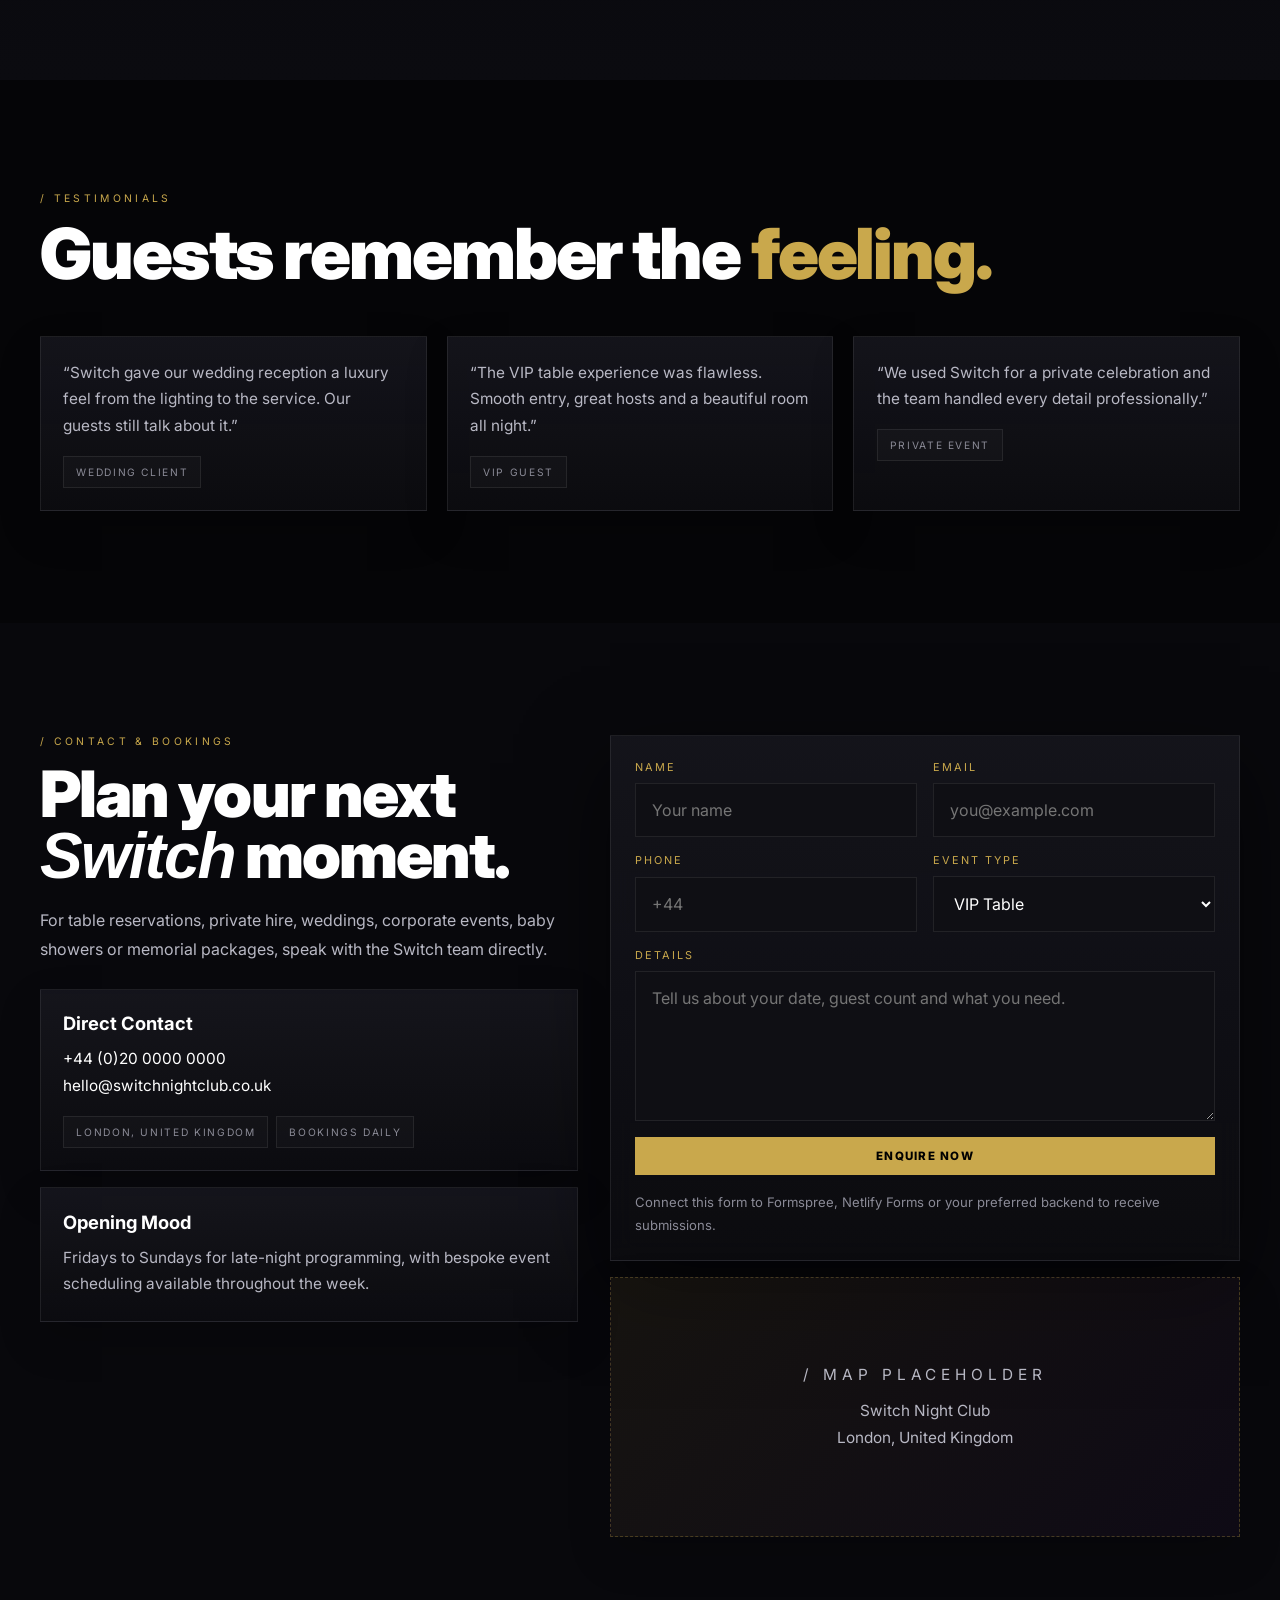
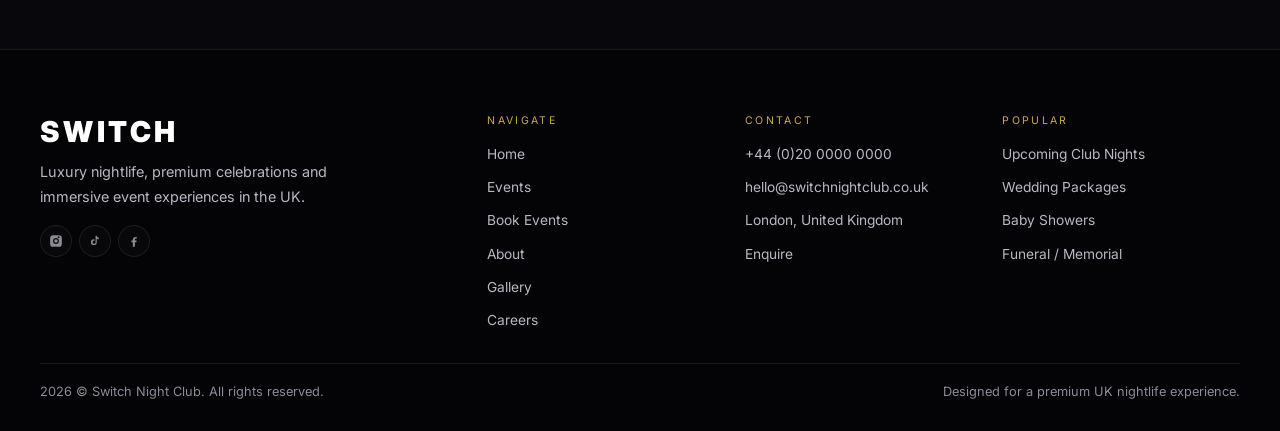
==== commit 6d42dbcb: "Add files via upload" ====
--- a/index.html
+++ b/index.html
@@ -3,280 +3,41 @@
 <head>
   <meta charset="UTF-8"/>
   <meta name="viewport" content="width=device-width, initial-scale=1.0"/>
-  <title>Switch Nightclub</title>
-  <meta name="description" content="Switch Nightclub is a premium UK nightlife destination for Afrobeats events, weddings, private hire and VIP experiences."/>
+  <title>Switch Night Club | Premium UK Nightlife</title>
+  <meta name="description" content="Switch Night Club is a luxury UK nightlife destination for club nights, VIP tables, weddings, private events and premium celebrations."/>
   <link rel="stylesheet" href="style.css"/>
 </head>
-<body>
-
-<div id="cursor"></div>
-<div id="prog"></div>
-
+<body data-page="home">
+<div id="cursor"></div><div id="prog"></div>
 <nav id="nav">
-  <a href="#home" class="nav-logo">SWITCH</a>
+  <a href="index.html" class="nav-logo">SWITCH <small>UK</small></a>
   <div class="nav-links" id="navLinks">
-    <a href="#events">Events</a>
-    <a href="#services">Book Events</a>
-    <a href="#about">About</a>
-    <a href="#gallery">Gallery</a>
-    <a href="careers.html">Careers</a>
-    <a href="#contact">Contact</a>
+    <a href="index.html" class="active">Home</a><a href="events.html">Events</a><a href="services.html">Book Events</a><a href="about.html">About</a><a href="gallery.html">Gallery</a><a href="careers.html">Careers</a>
   </div>
   <div class="nav-actions">
-    <a class="nav-cta link-btn" href="#contact">Get In Touch</a>
-    <button class="nav-toggle" id="navToggle" aria-label="Open menu" aria-expanded="false" aria-controls="mobileMenu">
-      <span></span><span></span><span></span>
-    </button>
+    <div class="nav-socials">
+      <a class="social-icon" href="#" aria-label="Instagram"><svg viewBox="0 0 24 24"><path d="M7 2h10a5 5 0 0 1 5 5v10a5 5 0 0 1-5 5H7a5 5 0 0 1-5-5V7a5 5 0 0 1 5-5m9.5 2A1.5 1.5 0 1 0 18 5.5 1.5 1.5 0 0 0 16.5 4M12 7a5 5 0 1 0 5 5 5 5 0 0 0-5-5m0 2a3 3 0 1 1-3 3 3 3 0 0 1 3-3z"/></svg></a>
+      <a class="social-icon" href="#" aria-label="TikTok"><svg viewBox="0 0 24 24"><path d="M15 3c.38 1.78 1.72 3.12 3.5 3.5V9a6.8 6.8 0 0 1-3.5-1V14a5 5 0 1 1-5-5c.34 0 .67.03 1 .1v2.6a2.6 2.6 0 1 0 2 2.52V3z"/></svg></a>
+      <a class="social-icon" href="#" aria-label="Facebook"><svg viewBox="0 0 24 24"><path d="M13.5 22v-8H16l.5-3h-3V9.2c0-.87.28-1.45 1.53-1.45H16.7V5.1c-.3-.04-1.31-.1-2.49-.1-2.46 0-4.15 1.5-4.15 4.26V11H7.5v3h2.56v8z"/></svg></a>
+    </div>
+    <a class="nav-cta" href="#contact">Book Now</a>
+    <button class="nav-toggle" id="navToggle" aria-label="Open menu" aria-expanded="false" aria-controls="mobileMenu"><span></span><span></span><span></span></button>
   </div>
 </nav>
-
-<div class="mobile-menu" id="mobileMenu" aria-hidden="true">
-  <div class="mobile-menu-inner">
-    <a href="#events">Events</a>
-    <a href="#services">Book Events</a>
-    <a href="#about">About</a>
-    <a href="#gallery">Gallery</a>
-    <a href="careers.html">Careers</a>
-    <a href="#contact">Contact</a>
-  </div>
+<div class="mobile-menu" id="mobileMenu" aria-hidden="true"><div class="mobile-menu-inner"><a href="index.html" class="active">Home</a><a href="events.html">Events</a><a href="services.html">Book Events</a><a href="about.html">About</a><a href="gallery.html">Gallery</a><a href="careers.html">Careers</a><div class="nav-socials"><a class="social-icon" href="#" aria-label="Instagram"><svg viewBox="0 0 24 24"><path d="M7 2h10a5 5 0 0 1 5 5v10a5 5 0 0 1-5 5H7a5 5 0 0 1-5-5V7a5 5 0 0 1 5-5m9.5 2A1.5 1.5 0 1 0 18 5.5 1.5 1.5 0 0 0 16.5 4M12 7a5 5 0 1 0 5 5 5 5 0 0 0-5-5m0 2a3 3 0 1 1-3 3 3 3 0 0 1 3-3z"/></svg></a><a class="social-icon" href="#" aria-label="TikTok"><svg viewBox="0 0 24 24"><path d="M15 3c.38 1.78 1.72 3.12 3.5 3.5V9a6.8 6.8 0 0 1-3.5-1V14a5 5 0 1 1-5-5c.34 0 .67.03 1 .1v2.6a2.6 2.6 0 1 0 2 2.52V3z"/></svg></a><a class="social-icon" href="#" aria-label="Facebook"><svg viewBox="0 0 24 24"><path d="M13.5 22v-8H16l.5-3h-3V9.2c0-.87.28-1.45 1.53-1.45H16.7V5.1c-.3-.04-1.31-.1-2.49-.1-2.46 0-4.15 1.5-4.15 4.26V11H7.5v3h2.56v8z"/></svg></a></div></div></div>
+<div id="intro-wrap"><div id="intro"><canvas id="introCanvas"></canvas><div class="intro-vignette"></div><div class="intro-top"><span class="intro-tag" id="introTag">/ United Kingdom · Est. 2015</span></div><div class="intro-title-wrap" id="introTitle"><div class="title-clip top-clip"><div class="title-line">WHERE THE</div></div><div class="title-clip bot-clip"><div class="title-line gold-line">NIGHT BEGINS.</div></div></div><div class="intro-bottom"><span class="intro-sub" id="introSub">Afrobeats · Weddings · Private Events</span><div class="scroll-ind" id="scrollInd"><span>Scroll</span><div class="scroll-bar"><div class="scroll-fill"></div></div></div></div></div></div>
+<div class="page-shell">
+<div class="ticker"><div class="ticker-track"><span>Luxury Club Nights</span><b>·</b><span>VIP Tables</span><b>·</b><span>Weddings</span><b>·</b><span>Baby Showers</span><b>·</b><span>Private Events</span><b>·</b><span>Luxury Club Nights</span><b>·</b><span>VIP Tables</span><b>·</b><span>Weddings</span><b>·</b><span>Baby Showers</span><b>·</b><span>Private Events</span><b>·</b></div></div>
+<section id="home" class="s-home"><div class="grid-bg"></div><div class="home-glow"></div><div class="home-inner"><p class="eyebrow sr">/ Switch Night Club</p><h1 class="home-h"><span class="clip-line sr" style="--d:0s"><em>High-End</em></span><span class="clip-line sr" style="--d:.12s">Nightlife, Elevated.</span></h1><p class="home-sub sr" style="--d:.22s">A cinematic UK nightlife destination blending Afrobeats culture, luxurious private events, flawless service and unforgettable atmosphere.</p><div class="home-btns sr" style="--d:.3s"><a class="btn-g" href="services.html">Book a Table</a><a class="btn-o" href="events.html">View Events</a></div><div class="home-stats sr" style="--d:.4s"><div class="hs"><b>500+</b><span>Capacity</span></div><div class="hsd"></div><div class="hs"><b>100+</b><span>Events / Yr</span></div><div class="hsd"></div><div class="hs"><b>10+</b><span>Years</span></div><div class="hsd"></div><div class="hs"><b>5★</b><span>Rated</span></div></div></div><div class="h-rule sr" style="--d:.5s"></div></section>
+<section class="s-dark"><div class="container"><div class="sec-hd"><div><p class="eyebrow sr">/ Featured Experiences</p><h2 class="sec-t sr" style="--d:.08s">A venue built for <em>moments.</em></h2></div><p class="lead sr" style="--d:.14s">From sold-out club nights to elegant wedding receptions, Switch balances energy, luxury and polished hospitality across every format.</p></div><div class="feature-grid" style="grid-template-columns:repeat(4,1fr)"><article class="feature-card sr"><span class="num">01</span><h3>Afrobeats Identity</h3><p>Music-led nights with premium production and real cultural energy.</p><div class="meta"><span>Club Culture</span></div></article><article class="feature-card sr" style="--d:.08s"><span class="num">02</span><h3>VIP Experience</h3><p>Curated table service, premium hosting and elevated guest journeys.</p><div class="meta"><span>Luxury Service</span></div></article><article class="feature-card sr" style="--d:.16s"><span class="num">03</span><h3>Private Celebrations</h3><p>Birthdays, baby showers, weddings and memorial gatherings handled with care.</p><div class="meta"><span>Flexible Venue</span></div></article><article class="feature-card sr" style="--d:.24s"><span class="num">04</span><h3>Signature Atmosphere</h3><p>Dark luxury interiors, gold detailing and immersive, cinematic mood.</p><div class="meta"><span>Premium Design</span></div></article></div></div></section>
+<section class="s-blk"><div class="container"><div class="sec-hd"><div><p class="eyebrow sr">/ Featured Events</p><h2 class="sec-t sr" style="--d:.08s">This season at Switch</h2></div><a class="btn-o sr" style="--d:.14s" href="events.html">See All Events</a></div><div class="preview-grid"><article class="preview-card sr"><div class="preview-image" style="background-image:url('3.jpeg')"></div><h3>Afrobeats Friday</h3><p>Headline DJs, premium bottle service and a packed main room energy from open to close.</p><div class="event-meta"><span>Club Nights</span><span>Fri 25 Apr</span></div></article><article class="preview-card sr" style="--d:.08s"><div class="preview-image" style="background-image:url('2.jpeg')"></div><h3>DJ Takeover</h3><p>Guest selectors, deep late-night sets and elevated lighting design for a standout music experience.</p><div class="event-meta"><span>DJ Nights</span><span>Sat 03 May</span></div></article><article class="preview-card sr" style="--d:.16s"><div class="preview-image" style="background-image:url('one.jpeg')"></div><h3>Private Celebrations</h3><p>Signature event production for birthdays, weddings, baby showers and private parties.</p><div class="event-meta"><span>Private Events</span><span>Bookings Open</span></div></article></div></div></section>
+<section class="s-dark"><div class="container"><div class="sec-hd"><div><p class="eyebrow sr">/ Book Events & Services</p><h2 class="sec-t sr" style="--d:.08s">Premium service, tailored to the occasion.</h2></div><a class="btn-o sr" style="--d:.14s" href="services.html">Explore Services</a></div><div class="service-preview-grid"><article class="service-card sr"><div class="preview-image" style="background-image:url('one1.jpeg')"></div><h3>Weddings</h3><p>Elegant reception packages with production, catering coordination and guest flow planning.</p></article><article class="service-card sr" style="--d:.08s"><div class="preview-image" style="background-image:url('4.jpeg')"></div><h3>VIP Tables</h3><p>Dedicated hosts, premium seating, bottle packages and high-touch guest service.</p></article><article class="service-card sr" style="--d:.16s"><div class="preview-image" style="background-image:url('6.jpg')"></div><h3>Corporate & Memorial</h3><p>Professional, tasteful setups for corporate socials, memorial receptions and private gatherings.</p></article></div></div></section>
+<section class="s-alt"><div class="container"><div class="sec-hd"><div><p class="eyebrow sr">/ Gallery Preview</p><h2 class="sec-t sr" style="--d:.08s">Inside the atmosphere</h2></div><a class="btn-o sr" style="--d:.14s" href="gallery.html">Open Gallery</a></div><div class="instagram-strip"><div class="insta-card sr"><div class="gallery-thumb" style="background-image:url('3.jpeg')"></div></div><div class="insta-card sr" style="--d:.08s"><div class="gallery-thumb" style="background-image:url('2.jpeg')"></div></div><div class="insta-card sr" style="--d:.16s"><div class="gallery-thumb" style="background-image:url('one.jpeg')"></div></div><div class="insta-card sr" style="--d:.24s"><div class="gallery-thumb" style="background-image:url('6.jpg')"></div></div></div></div></section>
+<section class="s-dark"><div class="container"><div class="sec-hd"><div><p class="eyebrow sr">/ Testimonials</p><h2 class="sec-t sr" style="--d:.08s">Guests remember the <em>feeling.</em></h2></div></div><div class="testimonial-grid"><article class="testimonial-card sr"><p>“Switch gave our wedding reception a luxury feel from the lighting to the service. Our guests still talk about it.”</p><div class="event-meta"><span>Wedding Client</span></div></article><article class="testimonial-card sr" style="--d:.08s"><p>“The VIP table experience was flawless. Smooth entry, great hosts and a beautiful room all night.”</p><div class="event-meta"><span>VIP Guest</span></div></article><article class="testimonial-card sr" style="--d:.16s"><p>“We used Switch for a private celebration and the team handled every detail professionally.”</p><div class="event-meta"><span>Private Event</span></div></article></div></div></section>
+<section id="contact" class="s-blk"><div class="container"><div class="contact-grid"><div class="contact-l"><p class="eyebrow sr">/ Contact & Bookings</p><h2 class="contact-h sr" style="--d:.08s">Plan your next <em>Switch</em> moment.</h2><p class="contact-desc sr" style="--d:.16s">For table reservations, private hire, weddings, corporate events, baby showers or memorial packages, speak with the Switch team directly.</p><div class="contact-r" style="margin-top:1.5rem"><article class="contact-card sr" style="--d:.22s"><h3>Direct Contact</h3><p><a href="tel:+4402000000000">+44 (0)20 0000 0000</a><br><a href="mailto:hello@switchnightclub.co.uk">hello@switchnightclub.co.uk</a></p><div class="contact-meta"><span>London, United Kingdom</span><span>Bookings Daily</span></div></article><article class="contact-card sr" style="--d:.28s"><h3>Opening Mood</h3><p>Fridays to Sundays for late-night programming, with bespoke event scheduling available throughout the week.</p></article></div></div><div><form class="contact-form card-glass sr" style="padding:1.5rem"><div class="form-grid"><div class="input-group"><label>Name</label><input type="text" placeholder="Your name"></div><div class="input-group"><label>Email</label><input type="email" placeholder="you@example.com"></div></div><div class="form-grid"><div class="input-group"><label>Phone</label><input type="tel" placeholder="+44"></div><div class="input-group"><label>Event Type</label><select><option>VIP Table</option><option>Wedding</option><option>Private Party</option><option>Baby Shower</option><option>Corporate Event</option><option>Funeral / Memorial</option></select></div></div><div class="input-group"><label>Details</label><textarea placeholder="Tell us about your date, guest count and what you need."></textarea></div><button type="submit" class="btn-g">Enquire Now</button><p class="form-note">Connect this form to Formspree, Netlify Forms or your preferred backend to receive submissions.</p></form><div class="map-card sr" style="--d:.14s;margin-top:1rem"><div><p class="eyebrow" style="margin-bottom:.6rem">/ Map Placeholder</p><p>Switch Night Club<br>London, United Kingdom</p></div></div></div></div></div></section>
 </div>
-
-<div id="intro-wrap">
-  <div id="intro">
-    <canvas id="introCanvas"></canvas>
-    <div class="intro-vignette"></div>
-
-    <div class="intro-top">
-      <span class="intro-tag" id="introTag">/ United Kingdom · Est. 2015</span>
-    </div>
-
-    <div class="intro-title-wrap" id="introTitle">
-      <div class="title-clip top-clip">
-        <div class="title-line">WHERE THE</div>
-      </div>
-      <div class="title-clip bot-clip">
-        <div class="title-line gold-line">NIGHT BEGINS.</div>
-      </div>
-    </div>
-
-    <div class="intro-bottom">
-      <span class="intro-sub" id="introSub">Afrobeats · Weddings · Private Events</span>
-      <div class="scroll-ind" id="scrollInd">
-        <span>Scroll</span>
-        <div class="scroll-bar"><div class="scroll-fill"></div></div>
-      </div>
-    </div>
-  </div>
-</div>
-
-<div id="main">
-  <div class="ticker">
-    <div class="ticker-track">
-      <span>Afrobeats Fridays</span><b>·</b>
-      <span>Wedding Packages</span><b>·</b>
-      <span>Private Hire</span><b>·</b>
-      <span>UK Premium Nightlife</span><b>·</b>
-      <span>VIP Tables</span><b>·</b>
-      <span>Afrobeats Fridays</span><b>·</b>
-      <span>Wedding Packages</span><b>·</b>
-      <span>Private Hire</span><b>·</b>
-      <span>UK Premium Nightlife</span><b>·</b>
-      <span>VIP Tables</span><b>·</b>
-    </div>
-  </div>
-
-  <section id="home" class="s-home">
-    <div class="grid-bg"></div>
-    <div class="home-glow"></div>
-    <div class="home-inner">
-      <p class="eyebrow sr">/ London, United Kingdom</p>
-      <h2 class="home-h">
-        <span class="clip-line sr" style="--d:0s"><em>The Night</em></span>
-        <span class="clip-line sr" style="--d:.12s">Starts Here.</span>
-      </h2>
-      <p class="home-sub sr" style="--d:.22s">Switch is the UK's premium destination for Afrobeats culture, unforgettable weddings, exclusive private events and elevated VIP nights.</p>
-      <div class="home-btns sr" style="--d:.32s">
-        <a class="btn-g link-btn" href="#events">Upcoming Events</a>
-        <a class="btn-o link-btn" href="#services">Book an Event</a>
-      </div>
-      <div class="home-stats sr" style="--d:.46s">
-        <div class="hs"><b>500+</b><span>Capacity</span></div>
-        <div class="hsd"></div>
-        <div class="hs"><b>5★</b><span>Rated</span></div>
-        <div class="hsd"></div>
-        <div class="hs"><b>100+</b><span>Events/yr</span></div>
-        <div class="hsd"></div>
-        <div class="hs"><b>10yr</b><span>Est.</span></div>
-      </div>
-    </div>
-    <div class="h-rule sr" style="--d:.55s"></div>
-  </section>
-
-  <section id="events" class="s-dark">
-    <div class="sec-hd">
-      <p class="eyebrow sr">/ Upcoming Events</p>
-      <h2 class="sec-t sr" style="--d:.08s">What's On</h2>
-    </div>
-    <div class="ev-list">
-      <div class="ev-row sr" style="--d:.05s">
-        <span class="ev-n">01</span>
-        <div class="ev-info"><h3>Afrobeats Friday</h3><p>Fri 25 Apr 2026 · 10PM–4AM · Switch Main Room</p></div>
-        <span class="ev-tag">Afrobeats</span>
-        <a class="ev-btn link-btn" href="#contact">Book Now</a>
-      </div>
-      <div class="ev-row sr" style="--d:.12s">
-        <span class="ev-n">02</span>
-        <div class="ev-info"><h3>Naija Vibes Night</h3><p>Sat 3 May 2026 · 9PM–3AM · Switch Main Room</p></div>
-        <span class="ev-tag">Afrobeats · Amapiano</span>
-        <a class="ev-btn link-btn" href="#contact">Book Now</a>
-      </div>
-      <div class="ev-row sr" style="--d:.19s">
-        <span class="ev-n">03</span>
-        <div class="ev-info"><h3>Afrobeats Friday</h3><p>Fri 16 May 2026 · 10PM–4AM · Switch Main Room</p></div>
-        <span class="ev-tag">Afrobeats</span>
-        <a class="ev-btn link-btn" href="#contact">Book Now</a>
-      </div>
-    </div>
-  </section>
-
-  <section id="services" class="s-blk">
-    <div class="sec-hd">
-      <p class="eyebrow sr">/ Event & Venue Bookings</p>
-      <h2 class="sec-t sr" style="--d:.08s">Book Events</h2>
-    </div>
-    <div class="acc-list">
-
-      <div class="acc-row sr">
-        <div class="acc-hd"><span class="acc-n">01</span><h3>Wedding Packages</h3><span class="acc-meta">Venue · Catering · AV</span><span class="acc-plus">+</span></div>
-        <div class="acc-bd"><div class="acc-in">
-          <div class="acc-txt"><p>Bespoke wedding reception packages for up to 500 guests. Full catering, lighting, AV and a dedicated coordinator.</p>
-          <ul><li>Up to 500 guests</li><li>Full catering packages</li><li>Custom lighting & décor</li><li>Dedicated coordinator</li></ul></div>
-          <div class="acc-img" style="background-image:url('one.jpeg')"></div>
-        </div></div>
-      </div>
-
-      <div class="acc-row sr" style="--d:.07s">
-        <div class="acc-hd"><span class="acc-n">02</span><h3>Private Bookings</h3><span class="acc-meta">Birthdays · Corporate · Celebrations</span><span class="acc-plus">+</span></div>
-        <div class="acc-bd"><div class="acc-in">
-          <div class="acc-txt"><p>Exclusive private hire for birthdays, corporate events, and celebrations. Full venue or section hire.</p>
-          <ul><li>Full or section hire</li><li>Bespoke theming</li><li>Private bar & bottle service</li><li>DJ booth & sound system</li></ul></div>
-          <div class="acc-img" style="background-image:url('3.jpeg')"></div>
-        </div></div>
-      </div>
-
-      <div class="acc-row sr" style="--d:.14s">
-        <div class="acc-hd"><span class="acc-n">03</span><h3>VIP Tables</h3><span class="acc-meta">Bottle Service · Dedicated Host</span><span class="acc-plus">+</span></div>
-        <div class="acc-bd"><div class="acc-in">
-          <div class="acc-txt"><p>Reserve a premium VIP table on any event night. Bottle service, dedicated host, best seats in the house.</p>
-          <ul><li>Premium table positions</li><li>Dedicated personal host</li><li>Bottle & mixer packages</li><li>Every event night</li></ul></div>
-          <div class="acc-img" style="background-image:url('2.jpeg')"></div>
-        </div></div>
-      </div>
-
-      <div class="acc-row sr" style="--d:.21s">
-        <div class="acc-hd"><span class="acc-n">04</span><h3>Artist Promotions</h3><span class="acc-meta">Afrobeats · DJs · Label Events</span><span class="acc-plus">+</span></div>
-        <div class="acc-bd"><div class="acc-in">
-          <div class="acc-txt"><p>Hosting Afrobeats artists, DJs, and label nights. Full production, lighting rigs, and marketing partnerships.</p>
-          <ul><li>Full production support</li><li>Professional lighting rig</li><li>Promotion & marketing</li><li>Label & management welcome</li></ul></div>
-          <div class="acc-img" style="background-image:url('4.jpeg')"></div>
-        </div></div>
-      </div>
-
-    </div>
-  </section>
-
-  <section id="about" class="s-dark s-about">
-    <div class="about-bg">SWITCH</div>
-    <div class="about-grid">
-      <div class="about-l">
-        <p class="eyebrow sr">/ Who We Are</p>
-        <h2 class="about-h sr" style="--d:.08s">More than<br><em>a night out.</em></h2>
-        <div class="alines">
-          <div class="aline sr" style="--d:.14s"><span>—</span><p>The UK's premium destination for Afrobeats culture, unforgettable weddings, and exclusive private events.</p></div>
-          <div class="aline sr" style="--d:.24s"><span>—</span><p>Bold music. World-class atmosphere. Energy from the moment you walk in.</p></div>
-          <div class="aline sr" style="--d:.34s"><span>—</span><p>Switch is where the culture lives. This is where moments are made.</p></div>
-        </div>
-      </div>
-      <div class="about-r sr" style="--d:.18s">
-        <div class="about-img-wrap">
-          <div class="about-img" style="background-image:url('6.jpg')"></div>
-          <div class="about-frame"></div>
-          <div class="about-badge"><b>500+</b><span>Capacity</span></div>
-        </div>
-        <div class="about-nums">
-          <div class="an"><b>10+</b><span>Years</span></div>
-          <div class="an"><b>100+</b><span>Events/yr</span></div>
-          <div class="an"><b>5★</b><span>Rated</span></div>
-        </div>
-      </div>
-    </div>
-  </section>
-
-  <section id="gallery" class="s-gallery">
-    <canvas id="seaCanvas"></canvas>
-    <div class="gal-bg-word">SWITCH</div>
-    <div class="gal-hd sr">
-      <p class="eyebrow">/ The Atmosphere</p>
-      <h2 class="sec-t">The Experience</h2>
-    </div>
-    <div class="gal-grid">
-      <div class="gal-card sr" style="--d:.04s;--r:-3deg">
-        <div class="gc-img" style="background-image:url('3.jpeg')"></div>
-        <div class="gc-lbl"><span>01</span><span>Main Room</span></div>
-      </div>
-      <div class="gal-card sr" style="--d:.13s;--r:2.5deg">
-        <div class="gc-img" style="background-image:url('one1.jpeg')"></div>
-        <div class="gc-lbl"><span>02</span><span>Afrobeats Night</span></div>
-      </div>
-      <div class="gal-card sr" style="--d:.22s;--r:-1.5deg">
-        <div class="gc-img" style="background-image:url('2.jpeg')"></div>
-        <div class="gc-lbl"><span>03</span><span>VIP Area</span></div>
-      </div>
-      <div class="gal-card sr" style="--d:.31s;--r:2deg">
-        <div class="gc-img" style="background-image:url('4.jpeg')"></div>
-        <div class="gc-lbl"><span>04</span><span>The Bar</span></div>
-      </div>
-      <div class="gal-card sr" style="--d:.40s;--r:-2.5deg">
-        <div class="gc-img" style="background-image:url('6.jpg')"></div>
-        <div class="gc-lbl"><span>05</span><span>The Stage</span></div>
-      </div>
-    </div>
-  </section>
-
-  <section id="contact" class="s-dark">
-    <div class="contact-grid">
-      <div class="contact-l sr">
-        <p class="eyebrow">/ Find Us</p>
-        <h2 class="contact-h">Come<br><em>experience it.</em></h2>
-        <p class="contact-desc">Switch is open every Friday and Saturday night, and available for weddings, private hire, VIP reservations and branded experiences throughout the week.</p>
-      </div>
-      <div class="contact-r sr" style="--d:.15s">
-        <div class="ci"><span>Location</span><p>London, United Kingdom</p></div>
-        <div class="ci"><span>Opening Hours</span><p>Friday & Saturday · 9PM – 4AM</p></div>
-        <div class="ci"><span>Enquiries</span><p><a href="mailto:hello@switchnightclub.co.uk">hello@switchnightclub.co.uk</a></p><p><a href="tel:+440000000000">+44 000 000 0000</a></p></div>
-        <div class="ci">
-          <span>Careers</span>
-          <p>Looking to join the Switch team?</p>
-          <div class="socials"><a href="careers.html">Apply for Staff Roles</a></div>
-        </div>
-        <div class="ci">
-          <span>Follow Switch</span>
-          <div class="socials"><a href="#">Instagram</a><a href="#">TikTok</a><a href="#">Facebook</a><a href="#">YouTube</a></div>
-        </div>
-      </div>
-    </div>
-  </section>
-
-  <footer>
-    <div class="ft-top">
-      <div class="ft-brand"><div class="ft-logo">SWITCH</div><p>UK's premium nightlife venue.<br>Afrobeats. Weddings. Private Events.</p></div>
-      <div class="ft-col"><p>Navigate</p><a href="#home">Home</a><a href="#events">Events</a><a href="#services">Book Events</a><a href="#about">About</a><a href="#gallery">Gallery</a><a href="careers.html">Careers</a></div>
-      <div class="ft-col"><p>Bookings</p><a href="#services">Weddings</a><a href="#services">Private Events</a><a href="#services">VIP Tables</a><a href="#services">Artist Nights</a></div>
-      <div class="ft-col"><p>Follow</p><a href="#">Instagram</a><a href="#">TikTok</a><a href="#">Facebook</a><a href="#">YouTube</a></div>
-    </div>
-    <div class="ft-bot"><span>2026 © Switch Nightclub. All rights reserved.</span><span>London, UK</span></div>
-  </footer>
-</div>
+<a class="sticky-book" href="services.html">Book Now</a>
+<footer class="footer"><div class="footer-grid"><div class="ft-brand"><div class="ft-logo">SWITCH</div><p>Luxury nightlife, premium celebrations and immersive event experiences in the UK.</p><div class="nav-socials" style="margin-top:1rem"><a class="social-icon" href="#" aria-label="Instagram"><svg viewBox="0 0 24 24"><path d="M7 2h10a5 5 0 0 1 5 5v10a5 5 0 0 1-5 5H7a5 5 0 0 1-5-5V7a5 5 0 0 1 5-5m9.5 2A1.5 1.5 0 1 0 18 5.5 1.5 1.5 0 0 0 16.5 4M12 7a5 5 0 1 0 5 5 5 5 0 0 0-5-5m0 2a3 3 0 1 1-3 3 3 3 0 0 1 3-3z"/></svg></a><a class="social-icon" href="#" aria-label="TikTok"><svg viewBox="0 0 24 24"><path d="M15 3c.38 1.78 1.72 3.12 3.5 3.5V9a6.8 6.8 0 0 1-3.5-1V14a5 5 0 1 1-5-5c.34 0 .67.03 1 .1v2.6a2.6 2.6 0 1 0 2 2.52V3z"/></svg></a><a class="social-icon" href="#" aria-label="Facebook"><svg viewBox="0 0 24 24"><path d="M13.5 22v-8H16l.5-3h-3V9.2c0-.87.28-1.45 1.53-1.45H16.7V5.1c-.3-.04-1.31-.1-2.49-.1-2.46 0-4.15 1.5-4.15 4.26V11H7.5v3h2.56v8z"/></svg></a></div></div><div class="ft-col"><p>Navigate</p><a href="index.html">Home</a><a href="events.html">Events</a><a href="services.html">Book Events</a><a href="about.html">About</a><a href="gallery.html">Gallery</a><a href="careers.html">Careers</a></div><div class="ft-col"><p>Contact</p><span>+44 (0)20 0000 0000</span><span>hello@switchnightclub.co.uk</span><span>London, United Kingdom</span><a href="#contact">Enquire</a></div><div class="ft-col"><p>Popular</p><a href="events.html">Upcoming Club Nights</a><a href="services.html">Wedding Packages</a><a href="services.html">Baby Showers</a><a href="services.html">Funeral / Memorial</a></div></div><div class="ft-bot"><span>2026 © Switch Night Club. All rights reserved.</span><span>Designed for a premium UK nightlife experience.</span></div></footer>
 <script src="script.js"></script>
 </body>
 </html>
--- a/style.css
+++ b/style.css
@@ -1,382 +1,144 @@
 @import url('https://fonts.googleapis.com/css2?family=Inter:wght@300;400;500;700;900&display=swap');
-*,*::before,*::after{margin:0;padding:0;box-sizing:border-box;}
+*,*::before,*::after{margin:0;padding:0;box-sizing:border-box}
 :root{
-  --blk:#060608;--off:#0c0c0f;--card:#131316;
-  --bdr:rgba(255,255,255,.07);
-  --gold:#c9a84c;--goldh:#e8d070;
-  --n1:#ff2d78;--n2:#00f0ff;--n3:#b94fff;
-  --text:#dddde8;--mut:#4e4e5a;
-  --font:'Inter',sans-serif;
-  --spring:cubic-bezier(.16,1,.3,1);
+  --blk:#060608;--off:#0c0c0f;--card:#131316;--card2:#101014;
+  --bdr:rgba(255,255,255,.08);--bdr2:rgba(255,255,255,.14);
+  --gold:#c9a84c;--goldh:#e8d070;--n1:#ff2d78;--n2:#00f0ff;--n3:#b94fff;
+  --text:#dddde8;--mut:#8b8b97;--mut2:#575765;--font:'Inter',sans-serif;
+  --spring:cubic-bezier(.16,1,.3,1);--shadow:0 28px 80px rgba(0,0,0,.55);
 }
-html{scroll-behavior:smooth;}
-body{background:var(--blk);color:var(--text);font-family:var(--font);overflow-x:hidden;cursor:none;}
+html{scroll-behavior:smooth}
+body{background:var(--blk);color:var(--text);font-family:var(--font);overflow-x:hidden;cursor:none}
+a{text-decoration:none;color:inherit}
+img{max-width:100%;display:block}
+button,input,textarea,select{font:inherit}
+body.menu-open{overflow:hidden}
 
-/* ── CURSOR ──────────────────────────── */
-#cursor{
-  position:fixed;z-index:9999;pointer-events:none;
-  top:0;left:0;
-  width:36px;height:36px;
-  border-radius:50%;
-  border:1.5px solid rgba(201,168,76,.55);
-  transform:translate(-50%,-50%);
-  transition:width .35s var(--spring),height .35s var(--spring),
-             border-color .3s,background .3s,
-             transform .05s linear;
-  will-change:left,top;
+#cursor{position:fixed;z-index:9999;pointer-events:none;top:0;left:0;width:36px;height:36px;border-radius:50%;border:1.5px solid rgba(201,168,76,.55);transform:translate(-50%,-50%);transition:width .35s var(--spring),height .35s var(--spring),border-color .3s,background .3s,transform .05s linear;will-change:left,top}
+body.c-h #cursor{width:60px;height:60px;border-color:var(--gold);background:rgba(201,168,76,.06)}
+body.c-img #cursor{width:84px;height:84px;border-color:var(--goldh);background:rgba(201,168,76,.1)}
+#prog{position:fixed;top:0;left:0;height:2px;z-index:8000;width:100%;transform-origin:left center;transform:scaleX(0);background:linear-gradient(90deg,var(--gold),var(--n3))}
+
+#nav{position:fixed;top:0;left:0;right:0;z-index:7000;display:flex;align-items:center;justify-content:space-between;padding:1.1rem 2.5rem;border-bottom:.5px solid transparent;transition:background .4s,backdrop-filter .4s,border-color .4s}
+#nav.on{background:rgba(6,6,8,.92);backdrop-filter:blur(18px);border-color:var(--bdr)}
+.nav-logo{font-size:1.25rem;font-weight:900;letter-spacing:.18em;color:#fff;cursor:none;display:flex;align-items:center;gap:.65rem}
+.nav-logo small{font-size:.58rem;color:var(--gold);letter-spacing:.24em;font-weight:700}
+.nav-links{display:flex;gap:1.45rem;align-items:center}
+.nav-links a,.mobile-menu a{color:var(--mut);font-size:.72rem;letter-spacing:.12em;text-transform:uppercase;position:relative;transition:color .2s;cursor:none}
+.nav-links a::after,.mobile-menu a::after{content:'';position:absolute;bottom:-4px;left:0;right:0;height:1px;background:var(--gold);transform:scaleX(0);transform-origin:left;transition:transform .3s}
+.nav-links a:hover,.mobile-menu a:hover,.nav-links a.active,.mobile-menu a.active{color:#fff}
+.nav-links a:hover::after,.mobile-menu a:hover::after,.nav-links a.active::after,.mobile-menu a.active::after{transform:scaleX(1)}
+.nav-links a.active,.mobile-menu a.active{color:var(--gold)}
+.nav-actions{display:flex;align-items:center;gap:.9rem}
+.nav-socials{display:flex;gap:.45rem;align-items:center}
+.social-icon{width:32px;height:32px;border-radius:999px;border:.5px solid var(--bdr);display:inline-flex;align-items:center;justify-content:center;color:var(--mut);transition:border-color .25s,color .25s,transform .25s;background:rgba(255,255,255,.02);cursor:none}
+.social-icon svg{width:14px;height:14px;fill:currentColor}
+.social-icon:hover{border-color:rgba(201,168,76,.5);color:var(--gold);transform:translateY(-2px)}
+.nav-cta,.btn-g,.btn-o,.ev-btn,.sticky-book{display:inline-flex;align-items:center;justify-content:center;gap:.55rem}
+.nav-cta,.btn-g{background:var(--gold);color:#000;border:none;padding:.78rem 1.4rem;font-size:.72rem;font-weight:800;letter-spacing:.11em;text-transform:uppercase;cursor:none;transition:background .2s,transform .2s,box-shadow .2s}
+.nav-cta:hover,.btn-g:hover{background:var(--goldh);box-shadow:0 12px 24px rgba(201,168,76,.18)}
+.btn-o,.ev-btn{background:transparent;color:#fff;border:.5px solid rgba(255,255,255,.25);padding:.82rem 1.5rem;font-size:.76rem;letter-spacing:.1em;text-transform:uppercase;cursor:none;transition:border-color .2s,color .2s,transform .2s}
+.btn-o:hover,.ev-btn:hover{border-color:var(--gold);color:var(--gold)}
+.nav-toggle{display:none;width:48px;height:48px;background:transparent;border:none;position:relative;cursor:none}
+.nav-toggle span{position:absolute;left:12px;right:12px;height:2px;background:#fff;transition:transform .3s,opacity .3s,top .3s}
+.nav-toggle span:nth-child(1){top:16px}.nav-toggle span:nth-child(2){top:23px}.nav-toggle span:nth-child(3){top:30px}
+.nav-toggle.active span:nth-child(1){top:23px;transform:rotate(45deg)}
+.nav-toggle.active span:nth-child(2){opacity:0}.nav-toggle.active span:nth-child(3){top:23px;transform:rotate(-45deg)}
+.mobile-menu{position:fixed;inset:78px 1rem auto 1rem;background:rgba(10,10,14,.98);border:.5px solid var(--bdr);backdrop-filter:blur(18px);padding:1rem;z-index:6800;opacity:0;pointer-events:none;transform:translateY(-10px);transition:opacity .25s,transform .25s;border-radius:22px;box-shadow:var(--shadow)}
+.mobile-menu.open{opacity:1;pointer-events:auto;transform:translateY(0)}
+.mobile-menu-inner{display:flex;flex-direction:column;gap:1rem}
+.mobile-menu .nav-socials{margin-top:.5rem}
+
+.ticker{background:var(--gold);overflow:hidden;padding:.5rem 0;white-space:nowrap}
+.ticker-track{display:inline-flex;animation:tick 25s linear infinite}
+.ticker-track span{font-size:.64rem;font-weight:800;letter-spacing:.18em;text-transform:uppercase;color:#000;padding:0 1.45rem}.ticker-track b{color:rgba(0,0,0,.35)}
+@keyframes tick{from{transform:translateX(0)}to{transform:translateX(-50%)}}
+
+section{padding:7rem 2.5rem;position:relative}
+.page-shell{padding-top:5.6rem}
+.container{max-width:1240px;margin:0 auto}
+.eyebrow,.page-kicker{font-size:.65rem;letter-spacing:.32em;text-transform:uppercase;color:var(--gold);margin-bottom:1rem}
+.sec-hd{display:flex;justify-content:space-between;gap:2rem;align-items:end;margin-bottom:3rem}
+.sec-t,.page-title{font-size:clamp(2.5rem,5.5vw,4.4rem);font-weight:900;line-height:.95;letter-spacing:-.03em;color:#fff}
+.page-title em,.sec-t em,.home-h em,.about-h em{font-style:normal;color:var(--gold)}
+.lead{font-size:1rem;line-height:1.85;color:#b8b8c4;max-width:760px}
+.card-glass{background:linear-gradient(180deg,rgba(21,21,28,.94),rgba(12,12,16,.86));border:.5px solid var(--bdr);box-shadow:var(--shadow);backdrop-filter:blur(12px)}
+
+.sr{opacity:0;transform:translateY(40px);transition:opacity .8s var(--spring) var(--d,0s),transform .8s var(--spring) var(--d,0s)}
+.sr.in{opacity:1;transform:translateY(0)}
+.clip-line{display:block;overflow:hidden}
+.clip-line .inner,.clip-line em{display:block;transform:translateY(110%);transition:transform .9s var(--spring) var(--d,0s)}
+.clip-line.in .inner,.clip-line.in em{transform:translateY(0)}
+
+#intro-wrap{height:280vh;position:relative}
+#intro{position:sticky;top:0;height:100vh;display:flex;flex-direction:column;align-items:center;justify-content:center;background:#04040a;overflow:hidden}
+#introCanvas{position:absolute;inset:0;width:100%;height:100%;z-index:1}
+.intro-vignette{position:absolute;inset:0;z-index:2;background:radial-gradient(ellipse 70% 60% at 50% 50%,rgba(109,40,217,.22),transparent 72%),radial-gradient(ellipse 100% 40% at 50% 100%,rgba(0,0,0,.7),transparent)}
+.intro-top{position:absolute;top:5.8rem;left:50%;transform:translateX(-50%);z-index:4;width:100%;text-align:center;pointer-events:none}
+.intro-tag{display:inline-block;font-size:.65rem;letter-spacing:.32em;text-transform:uppercase;color:var(--gold);text-shadow:0 0 8px rgba(212,175,55,.28);opacity:0;transform:translateY(-14px);animation:introTagFadeSlide 1s ease forwards;animation-delay:.45s}
+@keyframes introTagFadeSlide{from{opacity:0;transform:translateY(-14px)}to{opacity:1;transform:translateY(0)}}
+.intro-title-wrap{position:relative;z-index:4;text-align:center;display:flex;flex-direction:column;gap:.25rem}
+.title-clip{overflow:hidden}.title-line{font-weight:900;letter-spacing:-.05em;font-size:clamp(3.4rem,12vw,9rem);line-height:.9;color:#fff;will-change:transform}.gold-line{color:var(--gold)}
+.intro-bottom{position:absolute;bottom:2rem;left:2.5rem;right:2.5rem;z-index:4;display:flex;justify-content:space-between;align-items:flex-end}
+.intro-sub{font-size:.72rem;letter-spacing:.22em;text-transform:uppercase;color:#f2f2f7}
+.scroll-ind{display:flex;align-items:center;gap:.8rem;color:#b4b4c0;font-size:.68rem;letter-spacing:.18em;text-transform:uppercase}.scroll-bar{width:84px;height:1px;background:rgba(255,255,255,.14);position:relative;overflow:hidden}.scroll-fill{width:42px;height:100%;background:var(--gold);animation:scrollPulse 1.8s ease-in-out infinite}@keyframes scrollPulse{0%,100%{transform:translateX(-40px)}50%{transform:translateX(84px)}}
+
+.s-home{min-height:100vh;background:linear-gradient(180deg,#050507 0%,#09090d 100%);overflow:hidden}
+.grid-bg,.home-glow{position:absolute;inset:0;pointer-events:none}.grid-bg{background-image:linear-gradient(rgba(255,255,255,.04) 1px,transparent 1px),linear-gradient(90deg,rgba(255,255,255,.04) 1px,transparent 1px);background-size:72px 72px;mask-image:linear-gradient(180deg,transparent 0%,#000 18%,#000 84%,transparent 100%);opacity:.22}.home-glow{left:50%;top:42%;width:58vw;height:58vw;max-width:820px;max-height:820px;background:radial-gradient(circle,rgba(201,168,76,.12),rgba(185,79,255,.08),transparent 62%);transform:translate(-50%,-50%)}
+.home-inner{position:relative;z-index:2;max-width:1180px;margin:0 auto;padding-top:4rem}.home-h{font-size:clamp(3rem,8vw,6.4rem);font-weight:900;line-height:.92;letter-spacing:-.04em;color:#fff;max-width:850px}.home-sub{max-width:720px;font-size:1rem;line-height:1.9;color:#b8b8c4;margin-top:1.2rem}.home-btns{display:flex;flex-wrap:wrap;gap:1rem;margin-top:2rem}.home-stats{display:flex;flex-wrap:wrap;align-items:center;gap:1.25rem;margin-top:2.5rem;padding-top:1.25rem;border-top:.5px solid var(--bdr)}.hs b{display:block;font-size:1.55rem;color:#fff;font-weight:900;line-height:1}.hs span{display:block;font-size:.64rem;letter-spacing:.16em;text-transform:uppercase;color:var(--mut);margin-top:.4rem}.hsd{width:1px;height:40px;background:var(--bdr)}.h-rule{width:100%;height:1px;background:linear-gradient(90deg,transparent,rgba(201,168,76,.38),transparent);margin-top:3.5rem}
+
+.preview-grid,.service-preview-grid,.testimonial-grid,.faq-grid,.insta-grid,.event-grid,.package-grid,.story-grid,.careers-list,.info-grid,.feature-grid,.gallery-grid,.footer-grid{display:grid;gap:1.25rem}
+.preview-grid,.service-preview-grid,.testimonial-grid{grid-template-columns:repeat(3,1fr)}
+.feature-card,.preview-card,.service-card,.testimonial-card,.faq-card,.info-card,.event-card,.package-card,.story-card,.role-card,.contact-card,.map-card{background:linear-gradient(180deg,rgba(21,21,28,.94),rgba(12,12,16,.86));border:.5px solid var(--bdr);padding:1.4rem;transition:transform .35s var(--spring),border-color .25s,box-shadow .35s;box-shadow:0 18px 40px rgba(0,0,0,.18)}
+.feature-card:hover,.preview-card:hover,.service-card:hover,.testimonial-card:hover,.faq-card:hover,.info-card:hover,.event-card:hover,.package-card:hover,.story-card:hover,.role-card:hover,.contact-card:hover{transform:translateY(-8px);border-color:rgba(201,168,76,.28)}
+.feature-card h3,.preview-card h3,.service-card h3,.event-card h3,.package-card h3,.role-card h3,.story-card h3,.contact-card h3{font-size:1.15rem;color:#fff;margin-bottom:.75rem}.feature-card p,.preview-card p,.service-card p,.testimonial-card p,.faq-card p,.event-card p,.package-card p,.story-card p,.role-card p,.contact-card p,.map-card p{font-size:.96rem;line-height:1.75;color:#b8b8c4}
+.feature-card .meta,.event-meta,.package-meta,.role-meta,.contact-meta{display:flex;flex-wrap:wrap;gap:.5rem;margin-top:1rem}.feature-card .meta span,.event-meta span,.package-meta span,.role-meta span,.contact-meta span,.filter-btn{font-size:.64rem;letter-spacing:.16em;text-transform:uppercase;padding:.55rem .75rem;border:.5px solid var(--bdr);color:var(--mut);background:rgba(255,255,255,.02)}
+.feature-card .num{display:inline-flex;width:40px;height:40px;border-radius:999px;border:.5px solid rgba(201,168,76,.28);align-items:center;justify-content:center;color:var(--gold);font-size:.72rem;margin-bottom:1rem}
+.preview-image,.story-image,.hero-image,.gallery-thumb,.event-hero-image,.service-hero-image,.about-hero-image{min-height:260px;background-size:cover;background-position:center;border:.5px solid var(--bdr);overflow:hidden}
+.preview-card .preview-image,.service-card .preview-image{min-height:220px;margin-bottom:1rem}
+
+.page-hero{padding:11rem 2.5rem 5rem;background:linear-gradient(180deg,#060608 0%,#0c0c0f 100%);position:relative;overflow:hidden}
+.page-hero::before{content:"";position:absolute;inset:0;background:radial-gradient(circle at 20% 20%,rgba(201,168,76,.12),transparent 35%),radial-gradient(circle at 80% 30%,rgba(185,79,255,.08),transparent 30%);pointer-events:none}
+.page-hero-inner{position:relative;z-index:1;max-width:1180px;margin:0 auto;display:grid;grid-template-columns:1.05fr .95fr;gap:2rem;align-items:end}.page-sub{font-size:1rem;line-height:1.85;color:#b8b8c4;max-width:700px;margin-top:1rem}.page-actions{display:flex;flex-wrap:wrap;gap:1rem;margin-top:2rem}
+.hero-image-wrap{position:relative}.hero-image{height:420px;filter:saturate(1.02)}.hero-image-wrap::after{content:"";position:absolute;inset:auto 18px 18px auto;width:180px;height:180px;border:.5px solid rgba(201,168,76,.2)}
+
+.s-dark{background:#050507}.s-blk{background:#08080c}.s-alt{background:linear-gradient(180deg,#07070a 0%,#0b0b10 100%)}
+
+.ev-list{display:grid;gap:1rem}.ev-row{display:grid;grid-template-columns:70px 1.6fr 1fr auto;gap:1rem;align-items:center;padding:1.35rem;border:.5px solid var(--bdr);background:rgba(255,255,255,.02);transition:border-color .25s,transform .25s}.ev-row:hover{border-color:rgba(201,168,76,.28);transform:translateY(-4px)}.ev-n{font-size:.72rem;letter-spacing:.24em;color:var(--gold)}.ev-info h3{font-size:1.2rem;color:#fff;margin-bottom:.35rem}.ev-info p{font-size:.92rem;color:#b6b6c1}.ev-tag{font-size:.68rem;letter-spacing:.18em;text-transform:uppercase;color:var(--mut)}
+.event-grid{grid-template-columns:repeat(3,1fr)}.event-card .event-image{height:230px;background-size:cover;background-position:center;margin-bottom:1rem;border:.5px solid var(--bdr)}.event-card .date-pill{display:inline-flex;padding:.5rem .8rem;background:rgba(201,168,76,.08);border:.5px solid rgba(201,168,76,.18);color:var(--gold);font-size:.65rem;letter-spacing:.15em;text-transform:uppercase;margin-bottom:.9rem}.event-card .card-actions{display:flex;gap:.8rem;flex-wrap:wrap;margin-top:1.1rem}
+
+.package-grid{grid-template-columns:repeat(2,1fr)}.package-card ul{margin:1rem 0 1.15rem 1.1rem;color:#d7d7e2;line-height:1.85}.package-card li{margin-bottom:.35rem}.package-price{font-size:1.3rem;color:#fff;font-weight:800;margin-top:.5rem}.package-price small{font-size:.8rem;color:var(--mut);font-weight:500}.package-card .card-actions{display:flex;gap:.8rem;flex-wrap:wrap;margin-top:1.25rem}
+
+.story-grid{grid-template-columns:repeat(2,1fr);align-items:center}.story-card{padding:2rem}.story-points{display:grid;gap:1rem;margin-top:1.5rem}.story-point{display:flex;gap:1rem;align-items:flex-start;border-top:.5px solid var(--bdr);padding-top:1rem}.story-point span{color:var(--gold);font-size:1.1rem;line-height:1}
+
+.filter-row{display:flex;flex-wrap:wrap;gap:.8rem;margin-bottom:1.5rem}.filter-btn{cursor:none;transition:border-color .25s,color .25s,background .25s}.filter-btn.active,.filter-btn:hover{color:#fff;border-color:rgba(201,168,76,.4);background:rgba(201,168,76,.1)}
+.gallery-page-wrap{position:relative}.gallery-grid{grid-template-columns:repeat(3,1fr)}.gallery-item{position:relative;overflow:hidden;background:var(--card);border:.5px solid var(--bdr);min-height:280px;transition:transform .35s var(--spring),border-color .25s,opacity .25s}.gallery-item.hide{display:none}.gallery-item:hover{transform:translateY(-8px);border-color:rgba(201,168,76,.32)}.gallery-item:nth-child(1),.gallery-item:nth-child(5){grid-column:span 2;min-height:360px}.gallery-thumb{position:absolute;inset:0;transition:transform 4s ease}.gallery-item:hover .gallery-thumb{transform:scale(1.06)}.gallery-item::before{content:'';position:absolute;inset:0;background:linear-gradient(to top,rgba(0,0,0,.75),transparent 55%)}.gallery-caption{position:absolute;left:0;right:0;bottom:0;padding:1.2rem;display:flex;justify-content:space-between;gap:1rem;align-items:end}.gallery-caption h3{font-size:1rem;color:#fff}.gallery-caption span{font-size:.65rem;letter-spacing:.18em;text-transform:uppercase;color:var(--gold)}
+.lightbox{position:fixed;inset:0;background:rgba(5,5,8,.92);display:flex;align-items:center;justify-content:center;padding:2rem;z-index:9000;opacity:0;pointer-events:none;transition:opacity .25s}.lightbox.open{opacity:1;pointer-events:auto}.lightbox-inner{position:relative;max-width:min(1100px,100%);width:100%;background:#0c0c11;border:.5px solid var(--bdr);padding:1rem;box-shadow:var(--shadow)}.lightbox-image{width:100%;aspect-ratio:16/10;background-size:cover;background-position:center}.lightbox-meta{display:flex;justify-content:space-between;gap:1rem;flex-wrap:wrap;padding-top:1rem}.lightbox-meta h3{font-size:1.2rem;color:#fff}.lightbox-meta p{font-size:.92rem;color:#b6b6c1;max-width:650px;line-height:1.7}.lightbox-close{position:absolute;top:.7rem;right:.7rem;width:42px;height:42px;border:none;background:rgba(255,255,255,.04);color:#fff;border:.5px solid var(--bdr);cursor:none}
+
+.instagram-strip{display:grid;grid-template-columns:repeat(4,1fr);gap:1rem}.insta-card{position:relative;min-height:200px;border:.5px solid var(--bdr);overflow:hidden}.insta-card .gallery-thumb{position:absolute}.insta-card::after{content:'@switchnightclub';position:absolute;left:1rem;bottom:1rem;font-size:.68rem;letter-spacing:.18em;text-transform:uppercase;color:#fff;background:rgba(0,0,0,.35);padding:.5rem .7rem;border:.5px solid rgba(255,255,255,.12)}
+
+.contact-grid{display:grid;grid-template-columns:1.02fr .98fr;gap:2rem;align-items:start}.contact-h{font-size:clamp(2.6rem,5vw,4.1rem);font-weight:900;line-height:.95;letter-spacing:-.03em;color:#fff;margin-bottom:1.2rem}.contact-desc{font-size:1rem;color:#b8b8c4;line-height:1.85;max-width:560px}.contact-r{display:grid;gap:1rem}.contact-card a{color:#fff}.contact-form{display:grid;gap:1rem}.form-grid{display:grid;grid-template-columns:1fr 1fr;gap:1rem}.input-group{display:grid;gap:.55rem}.input-group label{font-size:.68rem;letter-spacing:.18em;text-transform:uppercase;color:var(--gold)}.input-group input,.input-group textarea,.input-group select{background:#0f0f14;border:.5px solid var(--bdr);color:#fff;padding:1rem;min-height:54px}.input-group textarea{min-height:150px;resize:vertical}.form-note{font-size:.82rem;line-height:1.7;color:var(--mut)}.map-card{min-height:260px;display:flex;align-items:center;justify-content:center;text-align:center;background:linear-gradient(135deg,rgba(201,168,76,.08),rgba(185,79,255,.04));border:.5px dashed rgba(201,168,76,.28)}
+
+.footer{background:#040406;padding:4rem 2.5rem 2rem;border-top:.5px solid var(--bdr)}.footer-grid{max-width:1240px;margin:0 auto;grid-template-columns:1.8fr 1fr 1fr 1fr}.ft-logo{font-size:1.8rem;font-weight:900;letter-spacing:.12em;color:#fff;margin-bottom:.7rem}.ft-brand p{font-size:.9rem;color:#b8b8c4;line-height:1.7;max-width:340px}.ft-col{display:flex;flex-direction:column;gap:.7rem}.ft-col p{font-size:.66rem;letter-spacing:.22em;text-transform:uppercase;color:var(--gold);margin-bottom:.3rem}.ft-col a,.ft-col span{font-size:.86rem;color:#b8b8c4;line-height:1.6}.ft-col a:hover{color:#fff}.ft-bot{max-width:1240px;margin:2rem auto 0;padding-top:1.25rem;border-top:.5px solid var(--bdr);display:flex;justify-content:space-between;gap:1rem;flex-wrap:wrap;color:var(--mut);font-size:.8rem}
+.sticky-book{position:fixed;right:1rem;bottom:1rem;z-index:6500;padding:.9rem 1.2rem;border-radius:999px;background:var(--gold);color:#000;font-size:.72rem;font-weight:800;letter-spacing:.11em;text-transform:uppercase;box-shadow:0 18px 40px rgba(0,0,0,.35)}
+
+@media(max-width:1100px){
+  .nav-links,.nav-actions .nav-socials,.nav-actions .nav-cta{display:none}
+  .nav-toggle{display:block}
+  .page-hero-inner,.preview-grid,.service-preview-grid,.testimonial-grid,.event-grid,.gallery-grid,.contact-grid,.story-grid,.instagram-strip,.footer-grid{grid-template-columns:1fr 1fr}
+  .package-grid{grid-template-columns:1fr}
+  .gallery-item:nth-child(1),.gallery-item:nth-child(5){grid-column:span 1;min-height:300px}
 }
-body.c-h   #cursor{width:60px;height:60px;border-color:var(--gold);background:rgba(201,168,76,.06);}
-body.c-img #cursor{width:80px;height:80px;border-color:var(--goldh);background:rgba(201,168,76,.1);}
-
-/* ── PROGRESS ─────────────────────────── */
-#prog{position:fixed;top:0;left:0;height:2px;z-index:8000;width:0%;background:linear-gradient(90deg,var(--gold),var(--n3));}
-
-/* ── NAV ──────────────────────────────── */
-#nav{
-  position:fixed;top:0;left:0;right:0;z-index:7000;
-  display:flex;align-items:center;justify-content:space-between;
-  padding:1.2rem 2.5rem;
-  border-bottom:.5px solid transparent;
-  transition:background .4s,backdrop-filter .4s,border-color .4s;
+@media(max-width:760px){
+  body{cursor:auto}#cursor{display:none}
+  #nav{padding:1rem 1rem}.page-shell{padding-top:5rem}
+  section,.page-hero,.footer{padding-left:1rem;padding-right:1rem}
+  .intro-top{top:6.4rem}.intro-bottom{left:1rem;right:1rem;bottom:1.2rem;flex-direction:column;align-items:flex-start;gap:1rem}.intro-sub,.scroll-ind{font-size:.62rem}
+  .home-inner{padding-top:2rem}.home-stats{gap:.8rem}.hsd{display:none}
+  .preview-grid,.service-preview-grid,.testimonial-grid,.event-grid,.gallery-grid,.contact-grid,.story-grid,.instagram-strip,.footer-grid,.page-hero-inner{grid-template-columns:1fr}
+  .contact-grid,.story-grid{gap:1.2rem}
+  .form-grid,.event-card .card-actions,.package-card .card-actions,.page-actions,.home-btns,.sec-hd{grid-template-columns:1fr;display:grid}
+  .ev-row{grid-template-columns:1fr;align-items:start}
+  .lightbox{padding:1rem}.lightbox-image{aspect-ratio:4/5}
+  .sticky-book{right:.75rem;bottom:.75rem;padding:.8rem 1rem}
 }
-#nav.on{background:rgba(6,6,8,.93);backdrop-filter:blur(18px);border-color:var(--bdr);}
-.nav-logo{font-size:1.3rem;font-weight:900;letter-spacing:.18em;color:#fff;cursor:none;}
-.nav-links{display:flex;gap:2rem;}
-.nav-links a{color:var(--mut);text-decoration:none;font-size:.74rem;letter-spacing:.12em;text-transform:uppercase;transition:color .2s;cursor:none;position:relative;}
-.nav-links a::after{content:'';position:absolute;bottom:-3px;left:0;right:0;height:1px;background:var(--gold);transform:scaleX(0);transform-origin:left;transition:transform .3s;}
-.nav-links a:hover{color:#fff;}
-.nav-links a:hover::after{transform:scaleX(1);}
-.nav-cta{background:var(--gold);color:#000;border:none;padding:.5rem 1.4rem;font-size:.72rem;font-weight:700;letter-spacing:.1em;text-transform:uppercase;cursor:none;font-family:var(--font);transition:background .2s;}
-.nav-cta:hover{background:var(--goldh);}
-
-/* ── TICKER ───────────────────────────── */
-.ticker{background:var(--gold);overflow:hidden;padding:.5rem 0;white-space:nowrap;}
-.ticker-track{display:inline-flex;animation:tick 25s linear infinite;}
-.ticker-track span{font-size:.64rem;font-weight:700;letter-spacing:.18em;text-transform:uppercase;color:#000;padding:0 1.5rem;}
-.ticker-track b{color:rgba(0,0,0,.35);padding:0;}
-@keyframes tick{from{transform:translateX(0);}to{transform:translateX(-50%);}}
-
-/* ── SHARED ───────────────────────────── */
-section{padding:8rem 2.5rem;}
-.eyebrow{font-size:.65rem;letter-spacing:.32em;text-transform:uppercase;color:var(--gold);margin-bottom:1rem;}
-.sec-hd{margin-bottom:3.5rem;}
-.sec-t{font-size:clamp(2.5rem,5.5vw,4rem);font-weight:900;line-height:1;letter-spacing:-.025em;}
-.btn-g{background:var(--gold);color:#000;border:none;padding:.9rem 2.2rem;font-size:.8rem;font-weight:700;letter-spacing:.1em;text-transform:uppercase;cursor:none;font-family:var(--font);transition:background .2s,transform .15s;}
-.btn-g:hover{background:var(--goldh);}
-.btn-o{background:transparent;color:#fff;border:.5px solid rgba(255,255,255,.25);padding:.9rem 2.2rem;font-size:.8rem;letter-spacing:.1em;text-transform:uppercase;cursor:none;font-family:var(--font);transition:border-color .2s,color .2s;}
-.btn-o:hover{border-color:var(--gold);color:var(--gold);}
-
-/* ── SCROLL REVEAL ────────────────────── */
-/* clip-from-bottom — Lusion style */
-.sr{
-  opacity:0;
-  transform:translateY(40px);
-  transition:opacity .8s var(--spring) var(--d,0s),
-             transform .8s var(--spring) var(--d,0s);
-}
-.sr.in{opacity:1;transform:translateY(0);}
-
-/* clip-line — title lines clip up from below */
-.clip-line{
-  display:block;overflow:hidden;
-}
-.clip-line .inner,
-.clip-line em{
-  display:block;
-  transform:translateY(110%);
-  transition:transform .9s var(--spring) var(--d,0s);
-}
-.clip-line.in .inner,
-.clip-line.in em{transform:translateY(0);}
-
-/* ═══════════════════════════════════
-   INTRO
-═══════════════════════════════════ */
-#intro-wrap{height:280vh;position:relative;}
-#intro{
-  position:sticky;top:0;height:100vh;
-  display:flex;flex-direction:column;align-items:center;justify-content:center;
-  background:#04040a;overflow:hidden;
-}
-#introCanvas{position:absolute;inset:0;width:100%;height:100%;z-index:1;}
-.intro-vignette{
-  position:absolute;inset:0;z-index:2;
-  background:radial-gradient(ellipse 70% 60% at 50% 50%,rgba(109,40,217,.22),transparent 72%),
-             radial-gradient(ellipse 100% 40% at 50% 100%,rgba(0,0,0,.7),transparent);
-}
-.intro-top{position:absolute;top:5.8rem;left:50%;transform:translateX(-50%);z-index:4;width:100%;text-align:center;pointer-events:none;}
-.intro-tag{
-  display:inline-block;
-  font-size:.65rem;
-  letter-spacing:.32em;
-  text-transform:uppercase;
-  color:var(--gold);
-  text-shadow:0 0 8px rgba(212,175,55,.28);
-  opacity:0;
-  transform:translateY(-14px);
-  animation:introTagFadeSlide 1s ease forwards;
-  animation-delay:.45s;
-}
-.intro-bottom{position:absolute;bottom:2rem;left:2.5rem;right:2.5rem;z-index:4;display:flex;justify-content:space-between;align-items:flex-end;}
-.intro-sub{font-size:.8rem;letter-spacing:.18em;text-transform:uppercase;color:rgba(255,255,255,.35);}
-.scroll-ind{display:flex;align-items:center;gap:1rem;}
-.scroll-ind span{font-size:.6rem;letter-spacing:.22em;text-transform:uppercase;color:var(--mut);}
-.scroll-bar{width:80px;height:1px;background:rgba(255,255,255,.12);position:relative;overflow:hidden;}
-.scroll-fill{position:absolute;top:0;left:-100%;width:100%;height:100%;background:var(--gold);animation:scrollFill 2s ease-in-out infinite;}
-@keyframes scrollFill{0%{left:-100%;}100%{left:100%;}}
-@keyframes introTagFadeSlide{
-  from{opacity:0;transform:translateY(-14px);}
-  to{opacity:1;transform:translateY(0);}
-}
-
-/* Title — two halves that split apart on scroll */
-.intro-title-wrap{
-  position:relative;z-index:4;text-align:center;
-  will-change:transform,opacity;
-}
-.title-clip{overflow:hidden;}
-.title-line{
-  font-size:clamp(4rem,14vw,11rem);
-  font-weight:900;letter-spacing:-.03em;color:#fff;
-  line-height:.95;
-  white-space:nowrap;
-  will-change:transform,opacity;
-}
-.gold-line{color:var(--gold);}
-
-/* ═══════════════════════════════════
-   HOME
-═══════════════════════════════════ */
-.s-home{background:var(--blk);position:relative;overflow:hidden;min-height:90vh;display:flex;flex-direction:column;justify-content:center;padding-top:9rem;}
-.grid-bg{position:absolute;inset:0;background-image:linear-gradient(rgba(255,255,255,.02) 1px,transparent 1px),linear-gradient(90deg,rgba(255,255,255,.02) 1px,transparent 1px);background-size:72px 72px;mask-image:radial-gradient(ellipse 80% 80% at 50% 50%,black,transparent);}
-.home-glow{position:absolute;top:35%;left:68%;width:700px;height:500px;background:radial-gradient(ellipse,rgba(109,40,217,.11),transparent 70%);transform:translate(-50%,-50%);pointer-events:none;}
-.home-inner{position:relative;z-index:1;max-width:920px;}
-.home-h{font-size:clamp(3.8rem,9.5vw,7.5rem);font-weight:900;letter-spacing:-.03em;color:#fff;margin-bottom:1.5rem;line-height:.92;}
-.home-h .clip-line em{font-style:normal;color:var(--gold);}
-.home-sub{font-size:1rem;color:var(--mut);max-width:460px;line-height:1.75;margin-bottom:2.5rem;}
-.home-btns{display:flex;gap:1rem;flex-wrap:wrap;margin-bottom:4rem;}
-.home-stats{display:flex;align-items:center;border-top:.5px solid var(--bdr);padding-top:2rem;flex-wrap:wrap;}
-.hs{padding:0 2.5rem 0 0;}
-.hs b{display:block;font-size:2.2rem;font-weight:900;color:var(--gold);line-height:1;}
-.hs span{display:block;font-size:.62rem;letter-spacing:.15em;text-transform:uppercase;color:var(--mut);margin-top:.2rem;}
-.hsd{width:.5px;height:36px;background:var(--bdr);margin:0 2.5rem;}
-.h-rule{height:.5px;background:linear-gradient(90deg,var(--gold),var(--n3),transparent);margin-top:4rem;transform:scaleX(0);transform-origin:left;transition:transform 1.2s var(--spring) var(--d,0s);}
-.h-rule.in{transform:scaleX(1);}
-
-/* ═══════════════════════════════════
-   EVENTS
-═══════════════════════════════════ */
-.s-dark{background:var(--off);}
-.s-blk{background:var(--blk);}
-.ev-list{display:flex;flex-direction:column;border-top:.5px solid var(--bdr);}
-.ev-row{display:flex;align-items:center;gap:2rem;padding:1.75rem 0;border-bottom:.5px solid var(--bdr);transition:padding-left .35s var(--spring);cursor:none;}
-.ev-row:hover{padding-left:.8rem;}
-.ev-n{font-size:.63rem;color:var(--mut);letter-spacing:.2em;min-width:2rem;}
-.ev-info{flex:1;}
-.ev-info h3{font-size:1.35rem;font-weight:700;margin-bottom:.2rem;}
-.ev-info p{font-size:.78rem;color:var(--mut);}
-.ev-tag{font-size:.58rem;letter-spacing:.12em;text-transform:uppercase;color:var(--gold);background:rgba(201,168,76,.07);border:.5px solid rgba(201,168,76,.2);padding:.3rem .8rem;flex-shrink:0;}
-.ev-btn{background:transparent;color:#fff;border:.5px solid rgba(255,255,255,.18);padding:.6rem 1.2rem;font-size:.7rem;letter-spacing:.1em;text-transform:uppercase;cursor:none;font-family:var(--font);transition:all .2s;flex-shrink:0;}
-.ev-btn:hover{background:var(--gold);color:#000;border-color:var(--gold);}
-
-/* ═══════════════════════════════════
-   SERVICES
-═══════════════════════════════════ */
-.acc-list{border-top:.5px solid var(--bdr);}
-.acc-row{border-bottom:.5px solid var(--bdr);overflow:hidden;}
-.acc-hd{display:flex;align-items:center;gap:2rem;padding:1.6rem 0;cursor:none;transition:padding-left .35s var(--spring);}
-.acc-hd:hover{padding-left:.5rem;}
-.acc-n{font-size:.63rem;color:var(--mut);letter-spacing:.2em;min-width:2.5rem;flex-shrink:0;}
-.acc-hd h3{font-size:clamp(1.5rem,3vw,2.3rem);font-weight:900;letter-spacing:-.02em;flex:1;color:#fff;transition:color .2s;}
-.acc-row.open .acc-hd h3,.acc-hd:hover h3{color:var(--gold);}
-.acc-meta{font-size:.63rem;letter-spacing:.09em;text-transform:uppercase;color:var(--mut);min-width:180px;text-align:right;}
-.acc-plus{font-size:1.5rem;color:var(--mut);font-weight:300;min-width:1.5rem;text-align:center;transition:transform .45s var(--spring),color .2s;}
-.acc-row.open .acc-plus{transform:rotate(45deg);color:var(--gold);}
-.acc-bd{max-height:0;overflow:hidden;transition:max-height .65s cubic-bezier(.4,0,.2,1);}
-.acc-row.open .acc-bd{max-height:420px;}
-.acc-in{display:grid;grid-template-columns:1fr 1fr;gap:3rem;padding:0 0 2.5rem 4.5rem;}
-.acc-txt p{font-size:.88rem;color:var(--mut);line-height:1.8;margin-bottom:1.2rem;}
-.acc-txt ul{list-style:none;display:flex;flex-direction:column;gap:.4rem;}
-.acc-txt li{font-size:.82rem;color:var(--text);padding-left:1rem;position:relative;}
-.acc-txt li::before{content:'—';position:absolute;left:0;color:var(--gold);}
-.acc-img{height:240px;background-size:cover;background-position:center;background-color:var(--card);border:.5px solid var(--bdr);}
-
-/* ═══════════════════════════════════
-   ABOUT
-═══════════════════════════════════ */
-.s-about{position:relative;overflow:hidden;}
-.about-bg{position:absolute;top:50%;left:50%;transform:translate(-50%,-50%);font-size:clamp(8rem,22vw,20rem);font-weight:900;letter-spacing:-.04em;color:rgba(255,255,255,.02);pointer-events:none;white-space:nowrap;user-select:none;}
-.about-grid{display:grid;grid-template-columns:1fr 1fr;gap:6rem;align-items:center;position:relative;z-index:1;}
-.about-h{font-size:clamp(2.5rem,5vw,3.8rem);font-weight:900;line-height:.95;letter-spacing:-.03em;color:#fff;margin-bottom:2.5rem;}
-.about-h em{font-style:normal;color:var(--gold);}
-.alines{display:flex;flex-direction:column;gap:1.4rem;}
-.aline{display:flex;gap:1rem;padding-bottom:1.4rem;border-bottom:.5px solid var(--bdr);}
-.aline:last-child{border-bottom:none;}
-.aline span{color:var(--gold);flex-shrink:0;margin-top:.1rem;}
-.aline p{font-size:.88rem;color:var(--mut);line-height:1.75;}
-.about-img-wrap{position:relative;margin-bottom:1.5rem;}
-.about-img{width:100%;height:400px;background-size:cover;background-position:center;background-color:var(--card);border:.5px solid var(--bdr);}
-.about-frame{position:absolute;top:14px;left:14px;right:-14px;bottom:-14px;border:.5px solid rgba(201,168,76,.2);z-index:-1;}
-.about-badge{position:absolute;bottom:1.5rem;left:1.5rem;background:var(--blk);border:.5px solid var(--bdr);padding:.7rem 1.2rem;}
-.about-badge b{display:block;font-size:1.8rem;font-weight:900;color:var(--gold);line-height:1;}
-.about-badge span{font-size:.6rem;letter-spacing:.14em;text-transform:uppercase;color:var(--mut);}
-.about-nums{display:flex;gap:1.5rem;}
-.an{flex:1;border-top:.5px solid var(--bdr);padding-top:1rem;}
-.an b{display:block;font-size:1.6rem;font-weight:900;color:var(--gold);line-height:1;}
-.an span{display:block;font-size:.6rem;letter-spacing:.12em;text-transform:uppercase;color:var(--mut);margin-top:.2rem;}
-
-/* ═══════════════════════════════════
-   GALLERY
-═══════════════════════════════════ */
-.s-gallery{background:#030309;padding:8rem 2.5rem 10rem;position:relative;overflow:hidden;}
-#seaCanvas{position:absolute;inset:0;width:100%;height:100%;z-index:0;pointer-events:none;}
-.gal-bg-word{
-  position:absolute;top:50%;left:50%;transform:translate(-50%,-50%);
-  font-size:clamp(10rem,26vw,24rem);font-weight:900;letter-spacing:-.04em;
-  pointer-events:none;white-space:nowrap;user-select:none;z-index:1;
-  color:transparent;-webkit-text-stroke:1px rgba(255,255,255,.045);
-  animation:gbw 4s ease-in-out infinite;
-}
-@keyframes gbw{
-  0%,100%{-webkit-text-stroke-color:rgba(255,255,255,.035);}
-  50%{-webkit-text-stroke-color:rgba(201,168,76,.12);}
-}
-.gal-hd{position:relative;z-index:2;margin-bottom:3.5rem;}
-.gal-grid{
-  position:relative;z-index:2;
-  display:grid;grid-template-columns:repeat(3,1fr);gap:1.25rem;
-  max-width:1100px;margin:0 auto;
-}
-.gal-card{
-  position:relative;overflow:hidden;cursor:none;
-  border:.5px solid var(--bdr);
-  transform:rotate(var(--r,0deg));
-  transition:transform .55s var(--spring),box-shadow .55s,border-color .4s;
-  background:var(--card);
-}
-.gal-card:nth-child(1){grid-column:1/3;height:360px;}
-.gal-card:nth-child(2){grid-column:3/4;height:360px;}
-.gal-card:nth-child(3){height:280px;}
-.gal-card:nth-child(4){height:280px;}
-.gal-card:nth-child(5){height:280px;}
-.gal-card:hover{
-  transform:rotate(0deg) scale(1.03) translateY(-10px) !important;
-  box-shadow:0 28px 80px rgba(0,0,0,.8),0 0 60px rgba(255,45,120,.1),0 0 90px rgba(0,240,255,.07);
-  border-color:rgba(201,168,76,.38);z-index:10;
-}
-.gc-img{position:absolute;inset:0;background-size:cover;background-position:center;transition:transform 6s ease;}
-.gal-card:hover .gc-img{transform:scale(1.07);}
-.gal-card::before{content:'';position:absolute;inset:0;z-index:1;background:linear-gradient(to top,rgba(0,0,0,.72) 0%,transparent 55%);}
-/* shine sweep */
-.gal-card::after{content:'';position:absolute;inset:0;z-index:2;background:linear-gradient(108deg,transparent 38%,rgba(255,255,255,.055) 50%,transparent 62%);transform:translateX(-120%);transition:transform .7s ease;}
-.gal-card:hover::after{transform:translateX(120%);}
-.gc-lbl{position:absolute;bottom:0;left:0;right:0;z-index:3;padding:1.2rem;display:flex;align-items:baseline;gap:.7rem;transform:translateY(10px);opacity:0;transition:transform .4s var(--spring),opacity .35s;}
-.gal-card:hover .gc-lbl{transform:translateY(0);opacity:1;}
-.gc-lbl span:first-child{font-size:.58rem;letter-spacing:.2em;color:var(--gold);}
-.gc-lbl span:last-child{font-size:.78rem;letter-spacing:.12em;text-transform:uppercase;color:#fff;font-weight:500;}
-
-/* ═══════════════════════════════════
-   CONTACT
-═══════════════════════════════════ */
-.contact-grid{display:grid;grid-template-columns:1fr 1fr;gap:6rem;align-items:start;}
-.contact-h{font-size:clamp(2.5rem,5vw,4rem);font-weight:900;line-height:.95;letter-spacing:-.03em;color:#fff;margin-bottom:1.5rem;}
-.contact-h em{font-style:normal;color:var(--gold);}
-.contact-desc{font-size:.95rem;color:var(--mut);line-height:1.75;max-width:400px;}
-.contact-r{display:flex;flex-direction:column;gap:1.75rem;}
-.ci{border-bottom:.5px solid var(--bdr);padding-bottom:1.5rem;}
-.ci span{display:block;font-size:.58rem;letter-spacing:.25em;text-transform:uppercase;color:var(--gold);margin-bottom:.6rem;}
-.ci p{font-size:.98rem;color:var(--text);line-height:1.6;}
-.socials{display:flex;flex-wrap:wrap;gap:.65rem;margin-top:.4rem;}
-.socials a{color:var(--mut);text-decoration:none;font-size:.75rem;letter-spacing:.1em;text-transform:uppercase;padding:.4rem .9rem;border:.5px solid var(--bdr);transition:all .2s;cursor:none;}
-.socials a:hover{color:var(--gold);border-color:var(--gold);}
-
-/* ═══════════════════════════════════
-   FOOTER
-═══════════════════════════════════ */
-footer{background:#040406;padding:4rem 2.5rem 2rem;border-top:.5px solid var(--bdr);}
-.ft-top{display:grid;grid-template-columns:2fr 1fr 1fr 1fr;gap:3rem;margin-bottom:2.5rem;}
-.ft-logo{font-size:1.8rem;font-weight:900;letter-spacing:.12em;color:#fff;margin-bottom:.7rem;}
-.ft-brand p{font-size:.82rem;color:var(--mut);line-height:1.6;}
-.ft-col{display:flex;flex-direction:column;gap:.55rem;}
-.ft-col p{font-size:.58rem;letter-spacing:.2em;text-transform:uppercase;color:var(--gold);margin-bottom:.2rem;}
-.ft-col a{color:var(--mut);text-decoration:none;font-size:.82rem;transition:color .2s;cursor:none;}
-.ft-col a:hover{color:#fff;}
-.ft-bot{display:flex;justify-content:space-between;border-top:.5px solid var(--bdr);padding-top:1.5rem;font-size:.7rem;color:var(--mut);}
-
-/* ── RESPONSIVE ──────────────────────── */
-@media(max-width:1000px){
-  .gal-grid{grid-template-columns:1fr 1fr;}
-  .gal-card:nth-child(1){grid-column:1/3;height:300px;}
-  .gal-card:nth-child(n+2){grid-column:span 1;height:230px;}
-}
-@media(max-width:900px){
-  .nav-links{display:none;}
-  .about-grid,.contact-grid{grid-template-columns:1fr;}
-  .acc-in{grid-template-columns:1fr;padding-left:0;}
-  .acc-meta{display:none;}
-  .ft-top{grid-template-columns:1fr 1fr;}
-  .hsd{display:none;}
-  .home-stats{gap:1.5rem;}
-}
-@media(max-width:600px){
-  #nav{padding:1rem 1.25rem;}
-  section{padding:5rem 1.25rem;}
-  .s-gallery{padding:5rem 1.25rem 7rem;}
-  .ft-top{grid-template-columns:1fr;}
-  .gal-grid{grid-template-columns:1fr;}
-  .gal-card:nth-child(n){grid-column:1;height:220px;}
-  body{cursor:auto;}#cursor{display:none;}
-}
-
-
-/* careers page */
-.page-hero{padding:10rem 2.5rem 5rem;background:linear-gradient(180deg,#060608 0%,#0c0c0f 100%);position:relative;overflow:hidden;}
-.page-hero::before{content:"";position:absolute;inset:0;background:radial-gradient(circle at 20% 20%,rgba(201,168,76,.12),transparent 35%),radial-gradient(circle at 80% 30%,rgba(185,79,255,.08),transparent 30%);pointer-events:none;}
-.page-hero-inner{position:relative;z-index:1;max-width:980px;}
-.page-kicker{font-size:.65rem;letter-spacing:.32em;text-transform:uppercase;color:var(--gold);margin-bottom:1rem;}
-.page-title{font-size:clamp(3rem,8vw,6rem);line-height:.92;font-weight:900;letter-spacing:-.03em;color:#fff;margin-bottom:1.1rem;}
-.page-title em{font-style:normal;color:var(--gold);}
-.page-sub{max-width:640px;color:var(--mut);line-height:1.8;font-size:1rem;}
-.careers-wrap{display:grid;grid-template-columns:1.05fr .95fr;gap:2rem;align-items:start;}
-.careers-panel,.careers-form{background:rgba(19,19,22,.8);border:.5px solid var(--bdr);padding:2rem;backdrop-filter:blur(10px);}
-.careers-list{display:grid;gap:1rem;margin-top:1.5rem;}
-.role-card{border:.5px solid var(--bdr);padding:1.1rem;background:rgba(255,255,255,.02);}
-.role-card h3{font-size:1.1rem;margin-bottom:.4rem;color:#fff;}
-.role-card p{color:var(--mut);font-size:.88rem;line-height:1.7;}
-.role-meta{display:flex;gap:.6rem;flex-wrap:wrap;margin-top:.8rem;}
-.role-meta span{font-size:.58rem;letter-spacing:.15em;text-transform:uppercase;color:var(--gold);border:.5px solid rgba(201,168,76,.2);padding:.35rem .6rem;background:rgba(201,168,76,.06);}
-.form-grid{display:grid;grid-template-columns:1fr 1fr;gap:1rem;}
-.input-group{display:flex;flex-direction:column;gap:.55rem;margin-bottom:1rem;}
-.input-group label{font-size:.62rem;letter-spacing:.18em;text-transform:uppercase;color:var(--gold);}
-.input-group input,.input-group select,.input-group textarea{width:100%;background:#0c0c0f;border:.5px solid var(--bdr);color:#fff;padding:.95rem 1rem;font:inherit;outline:none;}
-.input-group textarea{min-height:150px;resize:vertical;}
-.input-group input:focus,.input-group select:focus,.input-group textarea:focus{border-color:rgba(201,168,76,.55);box-shadow:0 0 0 1px rgba(201,168,76,.15);}
-.form-note{color:var(--mut);font-size:.78rem;line-height:1.7;margin-top:1rem;}
-.link-btn{display:inline-flex;align-items:center;justify-content:center;text-decoration:none;}
-@media(max-width:900px){.careers-wrap,.form-grid{grid-template-columns:1fr;}}
-
-
-/* premium nav upgrades */
-.nav-logo{color:#fff;text-decoration:none;}
-.nav-actions{display:flex;align-items:center;gap:.8rem;}
-.nav-toggle{display:none;width:46px;height:46px;border:.5px solid var(--bdr);background:rgba(255,255,255,.03);border-radius:999px;align-items:center;justify-content:center;flex-direction:column;gap:5px;cursor:pointer;}
-.nav-toggle span{display:block;width:18px;height:1.5px;background:#fff;transition:transform .25s ease,opacity .25s ease;}
-.nav-toggle.active span:nth-child(1){transform:translateY(6.5px) rotate(45deg);}
-.nav-toggle.active span:nth-child(2){opacity:0;}
-.nav-toggle.active span:nth-child(3){transform:translateY(-6.5px) rotate(-45deg);}
-.mobile-menu{position:fixed;top:84px;left:1rem;right:1rem;z-index:998;background:rgba(6,6,8,.94);backdrop-filter:blur(16px);border:.5px solid var(--bdr);padding:1rem;opacity:0;pointer-events:none;transform:translateY(-10px);transition:all .28s var(--spring);}
-.mobile-menu.open{opacity:1;pointer-events:auto;transform:translateY(0);}
-.mobile-menu-inner{display:flex;flex-direction:column;gap:.4rem;}
-.mobile-menu a{display:block;padding:.95rem 1rem;border:.5px solid rgba(255,255,255,.04);text-decoration:none;color:#fff;letter-spacing:.08em;text-transform:uppercase;font-size:.76rem;}
-.mobile-menu a[href="careers.html"]{color:var(--gold);}
-.link-btn{display:inline-flex;align-items:center;justify-content:center;text-decoration:none;}
-.ev-btn{color:#fff;text-decoration:none;}
-.ci a{color:var(--text);text-decoration:none;}
-.ci a:hover{color:var(--gold);}
-@media(max-width:900px){
-  .nav-toggle{display:inline-flex;}
-  .nav-cta{display:none;}
-}
-@media(max-width:600px){
-  .mobile-menu{top:76px;left:.75rem;right:.75rem;}
-}
